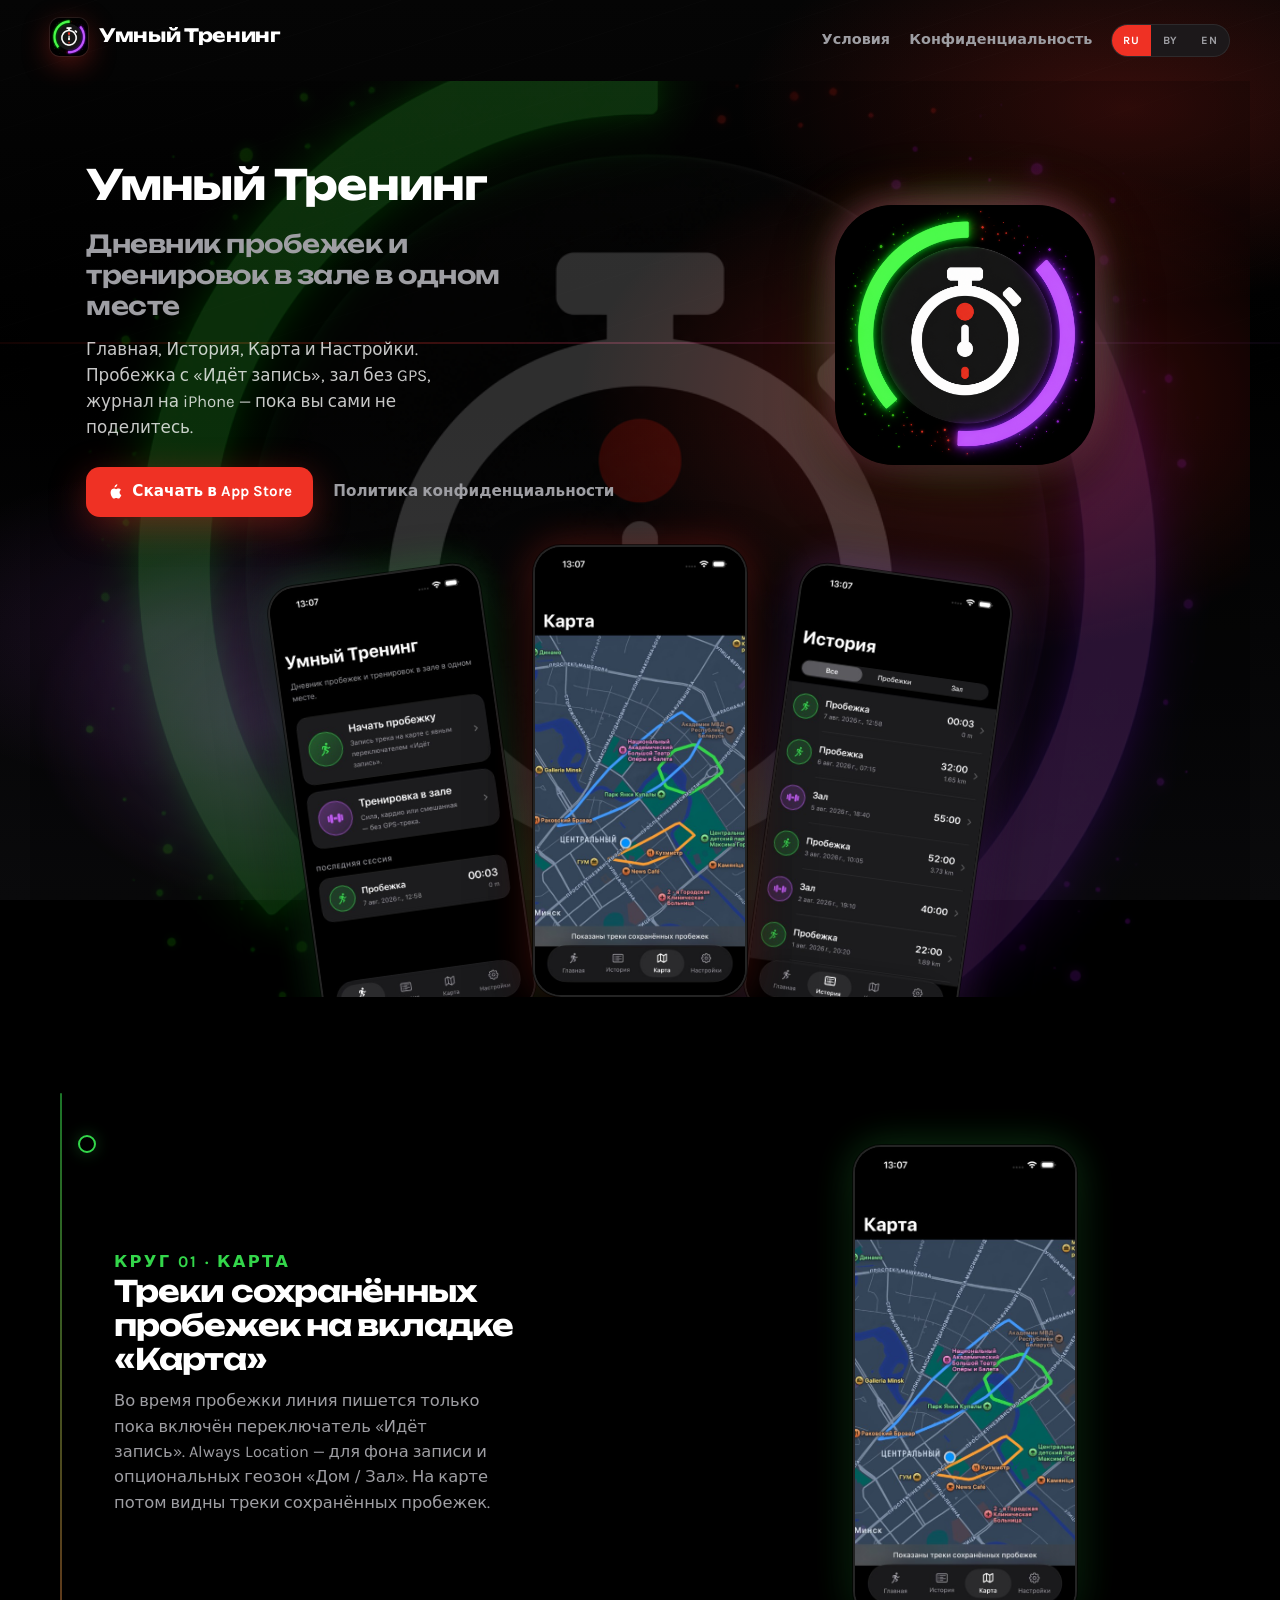
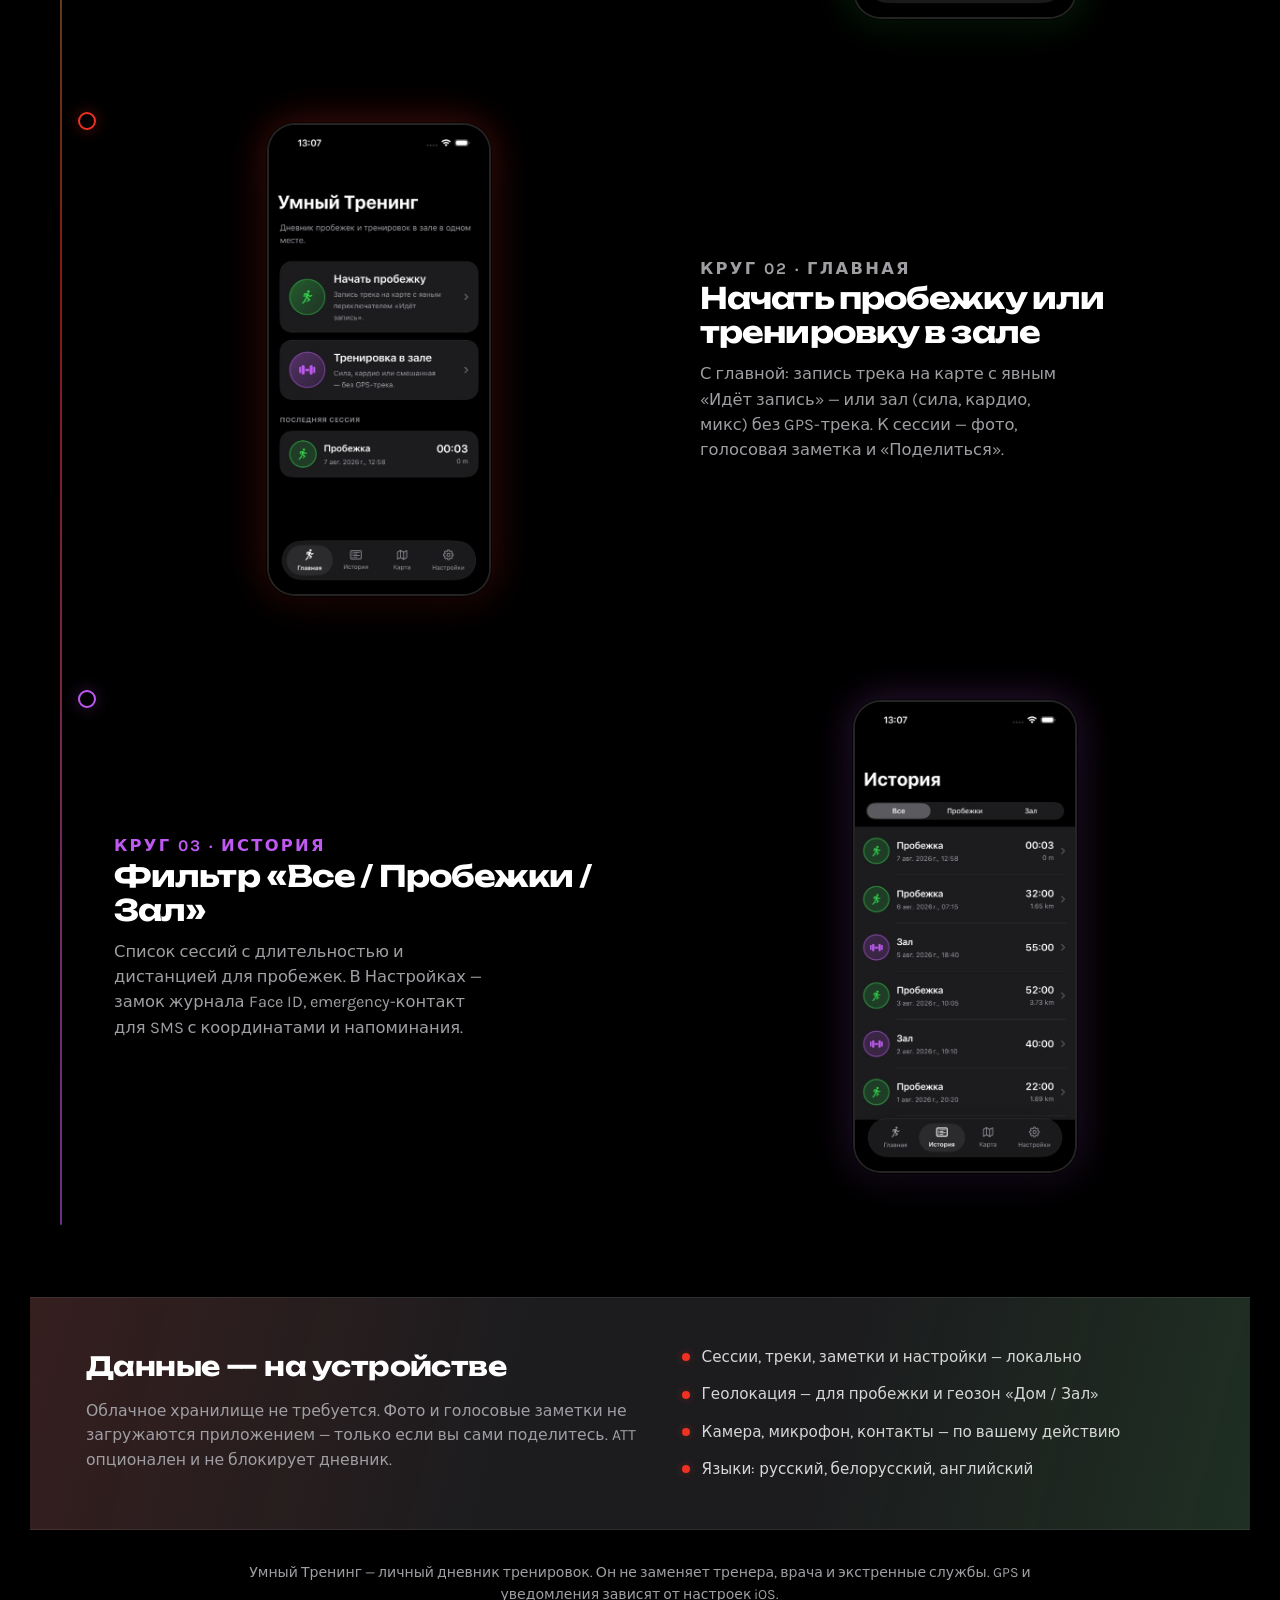
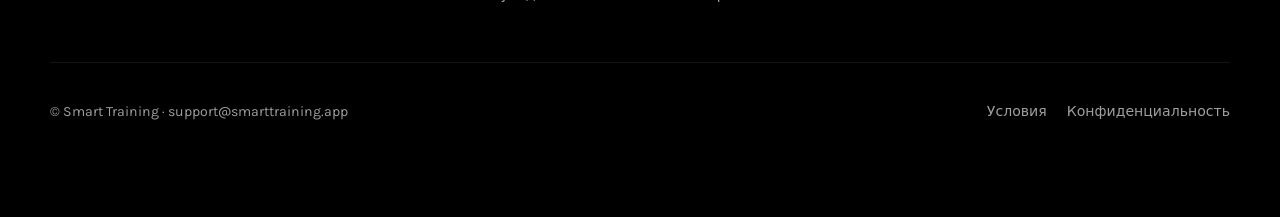
==== index.html @ 3c3c5d9e "Publish Smart Training privacy site with live app screenshots. Align home copy with current Home/Map" ====
<!DOCTYPE html>
<html
  lang="ru"
  data-title-ru="Умный Тренинг — дневник пробежек и тренировок в зале"
  data-title-be="Разумны Трэнінг — дзённік прабежак і трэніровак у зале"
  data-title-en="Smart Training — outdoor runs and gym sessions in one journal"
  data-desc-ru="Умный Тренинг: дневник пробежек и тренировок в зале в одном месте. Трек с переключателем «Идёт запись», карта сохранённых пробежек, история, фото и голосовые — на iPhone."
  data-desc-be="Разумны Трэнінг: дзённік прабежак і трэніровак у зале ў адным месцы. Трэк з «Ідзе запіс», мапа захаваных прабежак, гісторыя, фота і галасавыя — на iPhone."
  data-desc-en="Smart Training: log outdoor runs and gym sessions in one journal. Recording toggle for tracks, map of saved runs, history, photos and voice notes — on your iPhone."
>
  <head>
    <meta charset="utf-8" />
    <meta name="viewport" content="width=device-width, initial-scale=1" />
    <title>Умный Тренинг — дневник пробежек и тренировок в зале</title>
    <meta
      name="description"
      content="Умный Тренинг: дневник пробежек и тренировок в зале в одном месте. Трек с переключателем «Идёт запись», карта сохранённых пробежек, история, фото и голосовые — на iPhone."
    />
    <meta name="theme-color" content="#000000" />
    <link rel="icon" type="image/png" href="assets/app-icon.png" />
    <link rel="apple-touch-icon" href="assets/app-icon.png" />
    <link rel="stylesheet" href="index.css" />
    <script src="lang.js" defer></script>
  </head>
  <body class="page-home">
    <div class="track-bg" aria-hidden="true"></div>

    <div class="shell">
      <header class="nav">
        <div class="logo">
          <a href="index.html">
            <img src="assets/app-icon.png" width="38" height="38" alt="" />
            <span class="lang-ru">Умный Тренинг</span>
            <span class="lang-be" hidden>Разумны Трэнінг</span>
            <span class="lang-en" hidden>Smart Training</span>
          </a>
        </div>
        <div class="nav-end">
          <nav
            class="nav-links"
            data-aria-ru="Юридическая информация"
            data-aria-be="Юрыдычная інфармацыя"
            data-aria-en="Legal information"
            aria-label="Юридическая информация"
          >
            <a href="terms.html"
              ><span class="lang-ru">Условия</span><span class="lang-be" hidden>Умовы</span
              ><span class="lang-en" hidden>Terms</span></a
            >
            <a href="privacy.html"
              ><span class="lang-ru">Конфиденциальность</span
              ><span class="lang-be" hidden>Канфідэнцыяльнасць</span
              ><span class="lang-en" hidden>Privacy</span></a
            >
          </nav>
          <div class="lang-switch" role="group" aria-label="Language">
            <button type="button" data-st-lang-btn="ru" aria-pressed="true">RU</button>
            <button type="button" data-st-lang-btn="be" aria-pressed="false">BY</button>
            <button type="button" data-st-lang-btn="en" aria-pressed="false">EN</button>
          </div>
        </div>
      </header>

      <main>
        <!-- RU -->
        <div class="lang-ru">
          <section class="hero">
            <div class="hero-stage" aria-hidden="true">
              <img src="assets/app-icon.png" alt="" />
            </div>
            <div class="hero-copy">
              <p class="hero-brand">Умный Тренинг</p>
              <h1>Дневник пробежек и тренировок в зале в одном месте</h1>
              <p class="hero-lead">
                Главная, История, Карта и Настройки. Пробежка с «Идёт запись», зал без GPS, журнал
                на iPhone — пока вы сами не поделитесь.
              </p>
              <div class="hero-cta">
                <a class="btn-primary" href="https://apps.apple.com/" rel="noopener"
                  ><svg viewBox="0 0 24 24" aria-hidden="true">
                    <path
                      d="M18.71 19.5c-.83 1.24-1.71 2.45-3.05 2.47-1.34.03-1.77-.79-3.29-.79-1.53 0-2 .77-3.27.82-1.31.05-2.3-1.32-3.14-2.53C4.25 17 2.94 12.45 4.7 9.39c.87-1.52 2.43-2.48 4.12-2.51 1.28-.02 2.5.87 3.29.87.78 0 2.26-1.07 3.81-.91.65.03 2.47.26 3.64 1.98-.09.06-2.17 1.28-2.15 3.81.03 3.02 2.65 4.03 2.68 4.04-.03.07-.42 1.44-1.38 2.83M13 3.5c.73-.83 1.22-1.98 1.08-3.13-1.05.05-2.31.7-3.06 1.58-.66.77-1.24 2.02-1.08 3.21 1.14.09 2.31-.65 3.06-1.66z"
                    /></svg
                  >Скачать в App Store</a
                >
                <a class="btn-ghost" href="privacy.html">Политика конфиденциальности</a>
              </div>
            </div>
            <div class="hero-visual">
              <div class="hero-glow" aria-hidden="true"></div>
              <img
                class="hero-app-icon"
                src="assets/app-icon.png"
                width="512"
                height="512"
                alt="Иконка приложения «Умный Тренинг»"
              />
            </div>
            <div class="phone-rail">
              <div class="phone phone--shot">
                <img
                  src="assets/shot-home.png"
                  width="390"
                  height="844"
                  alt="Главная: начать пробежку или тренировку в зале"
                />
              </div>
              <div class="phone phone--shot">
                <img
                  src="assets/shot-map.png"
                  width="390"
                  height="844"
                  alt="Карта: треки сохранённых пробежек"
                />
              </div>
              <div class="phone phone--shot">
                <img
                  src="assets/shot-history.png"
                  width="390"
                  height="844"
                  alt="История: фильтр Все, Пробежки, Зал"
                />
              </div>
            </div>
          </section>

          <section class="laps">
            <article class="lap">
              <span class="lap-node" aria-hidden="true"></span>
              <div class="lap-copy">
                <p class="lap-kicker">Круг 01 · Карта</p>
                <h2>Треки сохранённых пробежек на вкладке «Карта»</h2>
                <p>
                  Во время пробежки линия пишется только пока включён переключатель «Идёт запись».
                  Always Location — для фона записи и опциональных геозон «Дом / Зал». На карте
                  потом видны треки сохранённых пробежек.
                </p>
              </div>
              <div class="lap-visual">
                <div class="phone phone--shot">
                  <img
                    src="assets/shot-map.png"
                    width="390"
                    height="844"
                    alt="Карта: треки сохранённых пробежек"
                  />
                </div>
              </div>
            </article>

            <article class="lap">
              <span class="lap-node" aria-hidden="true"></span>
              <div class="lap-copy">
                <p class="lap-kicker">Круг 02 · Главная</p>
                <h2>Начать пробежку или тренировку в зале</h2>
                <p>
                  С главной: запись трека на карте с явным «Идёт запись» — или зал (сила, кардио,
                  микс) без GPS-трека. К сессии — фото, голосовая заметка и «Поделиться».
                </p>
              </div>
              <div class="lap-visual">
                <div class="phone phone--shot">
                  <img
                    src="assets/shot-home.png"
                    width="390"
                    height="844"
                    alt="Главная: начать пробежку или тренировку в зале"
                  />
                </div>
              </div>
            </article>

            <article class="lap">
              <span class="lap-node" aria-hidden="true"></span>
              <div class="lap-copy">
                <p class="lap-kicker">Круг 03 · История</p>
                <h2>Фильтр «Все / Пробежки / Зал»</h2>
                <p>
                  Список сессий с длительностью и дистанцией для пробежек. В Настройках —
                  замок журнала Face&nbsp;ID, emergency-контакт для SMS с координатами и
                  напоминания.
                </p>
              </div>
              <div class="lap-visual">
                <div class="phone phone--shot">
                  <img
                    src="assets/shot-history.png"
                    width="390"
                    height="844"
                    alt="История: фильтр Все, Пробежки, Зал"
                  />
                </div>
              </div>
            </article>
          </section>

          <section class="data-band">
            <div class="data-band-inner">
              <div>
                <h2>Данные — на устройстве</h2>
                <p>
                  Облачное хранилище не требуется. Фото и голосовые заметки не загружаются
                  приложением — только если вы сами поделитесь. ATT опционален и не блокирует
                  дневник.
                </p>
              </div>
              <ul class="data-list">
                <li>Сессии, треки, заметки и настройки — локально</li>
                <li>Геолокация — для пробежки и геозон «Дом / Зал»</li>
                <li>Камера, микрофон, контакты — по вашему действию</li>
                <li>Языки: русский, белорусский, английский</li>
              </ul>
            </div>
          </section>

          <p class="disclaimer">
            Умный Тренинг — личный дневник тренировок. Он не заменяет тренера, врача и экстренные
            службы. GPS и уведомления зависят от настроек iOS.
          </p>
        </div>

        <!-- BE -->
        <div class="lang-be" hidden>
          <section class="hero">
            <div class="hero-stage" aria-hidden="true">
              <img src="assets/app-icon.png" alt="" />
            </div>
            <div class="hero-copy">
              <p class="hero-brand">Разумны Трэнінг</p>
              <h1>Дзённік прабежак і трэніровак у зале ў адным месцы</h1>
              <p class="hero-lead">
                Галоўная, Гісторыя, Карта і Налады. Прабежка з «Ідзе запіс», зала без GPS, часопіс
                на iPhone — пакуль вы самі не падзеліцеся.
              </p>
              <div class="hero-cta">
                <a class="btn-primary" href="https://apps.apple.com/" rel="noopener"
                  ><svg viewBox="0 0 24 24" aria-hidden="true">
                    <path
                      d="M18.71 19.5c-.83 1.24-1.71 2.45-3.05 2.47-1.34.03-1.77-.79-3.29-.79-1.53 0-2 .77-3.27.82-1.31.05-2.3-1.32-3.14-2.53C4.25 17 2.94 12.45 4.7 9.39c.87-1.52 2.43-2.48 4.12-2.51 1.28-.02 2.5.87 3.29.87.78 0 2.26-1.07 3.81-.91.65.03 2.47.26 3.64 1.98-.09.06-2.17 1.28-2.15 3.81.03 3.02 2.65 4.03 2.68 4.04-.03.07-.42 1.44-1.38 2.83M13 3.5c.73-.83 1.22-1.98 1.08-3.13-1.05.05-2.31.7-3.06 1.58-.66.77-1.24 2.02-1.08 3.21 1.14.09 2.31-.65 3.06-1.66z"
                    /></svg
                  >Спампаваць у App Store</a
                >
                <a class="btn-ghost" href="privacy.html">Палітыка канфідэнцыйнасці</a>
              </div>
            </div>
            <div class="hero-visual">
              <div class="hero-glow" aria-hidden="true"></div>
              <img
                class="hero-app-icon"
                src="assets/app-icon.png"
                width="512"
                height="512"
                alt="Іконка праграмы «Разумны Трэнінг»"
              />
            </div>
            <div class="phone-rail">
              <div class="phone phone--shot">
                <img
                  src="assets/shot-home.png"
                  width="390"
                  height="844"
                  alt="Галоўная: пачаць прабежку або трэніроўку ў зале"
                />
              </div>
              <div class="phone phone--shot">
                <img
                  src="assets/shot-map.png"
                  width="390"
                  height="844"
                  alt="Карта: трэкі захаваных прабежак"
                />
              </div>
              <div class="phone phone--shot">
                <img
                  src="assets/shot-history.png"
                  width="390"
                  height="844"
                  alt="Гісторыя: фільтр Усе, Прабежкі, Зала"
                />
              </div>
            </div>
          </section>

          <section class="laps">
            <article class="lap">
              <span class="lap-node" aria-hidden="true"></span>
              <div class="lap-copy">
                <p class="lap-kicker">Круг 01 · Карта</p>
                <h2>Трэкі захаваных прабежак на ўкладцы «Карта»</h2>
                <p>
                  Падчас прабежкі лінія пішацца толькі пакуль уключаны «Ідзе запіс». Always
                  Location — для фону запісу і апцыянальных геазон «Дом / Зала». На мапе потым
                  бачныя трэкі захаваных прабежак.
                </p>
              </div>
              <div class="lap-visual">
                <div class="phone phone--shot">
                  <img
                    src="assets/shot-map.png"
                    width="390"
                    height="844"
                    alt="Карта: трэкі захаваных прабежак"
                  />
                </div>
              </div>
            </article>

            <article class="lap">
              <span class="lap-node" aria-hidden="true"></span>
              <div class="lap-copy">
                <p class="lap-kicker">Круг 02 · Галоўная</p>
                <h2>Пачаць прабежку або трэніроўку ў зале</h2>
                <p>
                  З галоўнай: запіс трэка з відавочным «Ідзе запіс» — або зала (сіла, кардыё, мікс)
                  без GPS-трэка. Да сесіі — фота, галасавая нататка і «Падзяліцца».
                </p>
              </div>
              <div class="lap-visual">
                <div class="phone phone--shot">
                  <img
                    src="assets/shot-home.png"
                    width="390"
                    height="844"
                    alt="Галоўная: пачаць прабежку або трэніроўку ў зале"
                  />
                </div>
              </div>
            </article>

            <article class="lap">
              <span class="lap-node" aria-hidden="true"></span>
              <div class="lap-copy">
                <p class="lap-kicker">Круг 03 · Гісторыя</p>
                <h2>Фільтр «Усе / Прабежкі / Зала»</h2>
                <p>
                  Спіс сесій з працягласцю і дыстанцыяй для прабежак. У Наладах — замак часопіса
                  Face&nbsp;ID, экстраны кантакт для SMS з каардынатамі і напаміны.
                </p>
              </div>
              <div class="lap-visual">
                <div class="phone phone--shot">
                  <img
                    src="assets/shot-history.png"
                    width="390"
                    height="844"
                    alt="Гісторыя: фільтр Усе, Прабежкі, Зала"
                  />
                </div>
              </div>
            </article>
          </section>

          <section class="data-band">
            <div class="data-band-inner">
              <div>
                <h2>Даныя — на прыладзе</h2>
                <p>
                  Воблачнае сховішча не патрэбна. Фота і галасавыя нататкі не загружаюцца праграмай
                  — толькі калі вы самі падзеліцеся. ATT апцыянальны.
                </p>
              </div>
              <ul class="data-list">
                <li>Сесіі, трэкі, нататкі і налады — лакальна</li>
                <li>Геалакацыя — для прабежкі і геазон «Дом / Зала»</li>
                <li>Камера, мікрафон, кантакты — па вашым дзеянні</li>
                <li>Мовы: беларуская, руская, англійская</li>
              </ul>
            </div>
          </section>

          <p class="disclaimer">
            Разумны Трэнінг — асабісты дзённік трэніровак. Ён не замяняе трэнера, лекара і
            экстраныя службы.
          </p>
        </div>

        <!-- EN -->
        <div class="lang-en" hidden>
          <section class="hero">
            <div class="hero-stage" aria-hidden="true">
              <img src="assets/app-icon.png" alt="" />
            </div>
            <div class="hero-copy">
              <p class="hero-brand">Smart Training</p>
              <h1>Log outdoor runs and gym sessions in one journal</h1>
              <p class="hero-lead">
                Train, History, Map, and Settings. A Recording toggle for runs, gym without GPS, and
                a journal that stays on your iPhone until you share.
              </p>
              <div class="hero-cta">
                <a class="btn-primary" href="https://apps.apple.com/" rel="noopener"
                  ><svg viewBox="0 0 24 24" aria-hidden="true">
                    <path
                      d="M18.71 19.5c-.83 1.24-1.71 2.45-3.05 2.47-1.34.03-1.77-.79-3.29-.79-1.53 0-2 .77-3.27.82-1.31.05-2.3-1.32-3.14-2.53C4.25 17 2.94 12.45 4.7 9.39c.87-1.52 2.43-2.48 4.12-2.51 1.28-.02 2.5.87 3.29.87.78 0 2.26-1.07 3.81-.91.65.03 2.47.26 3.64 1.98-.09.06-2.17 1.28-2.15 3.81.03 3.02 2.65 4.03 2.68 4.04-.03.07-.42 1.44-1.38 2.83M13 3.5c.73-.83 1.22-1.98 1.08-3.13-1.05.05-2.31.7-3.06 1.58-.66.77-1.24 2.02-1.08 3.21 1.14.09 2.31-.65 3.06-1.66z"
                    /></svg
                  >Get it on the App Store</a
                >
                <a class="btn-ghost" href="privacy.html">Privacy Policy</a>
              </div>
            </div>
            <div class="hero-visual">
              <div class="hero-glow" aria-hidden="true"></div>
              <img
                class="hero-app-icon"
                src="assets/app-icon.png"
                width="512"
                height="512"
                alt="Smart Training app icon"
              />
            </div>
            <div class="phone-rail">
              <div class="phone phone--shot">
                <img
                  src="assets/shot-home.png"
                  width="390"
                  height="844"
                  alt="Home: start a run or gym session"
                />
              </div>
              <div class="phone phone--shot">
                <img
                  src="assets/shot-map.png"
                  width="390"
                  height="844"
                  alt="Map: tracks from saved runs"
                />
              </div>
              <div class="phone phone--shot">
                <img
                  src="assets/shot-history.png"
                  width="390"
                  height="844"
                  alt="History: All, Runs, Gym filter"
                />
              </div>
            </div>
          </section>

          <section class="laps">
            <article class="lap">
              <span class="lap-node" aria-hidden="true"></span>
              <div class="lap-copy">
                <p class="lap-kicker">Lap 01 · Map</p>
                <h2>Saved run tracks on the Map tab</h2>
                <p>
                  During a run the line is written only while Recording is on. Always Location
                  covers background tracking and optional Home / Gym geofences. The Map tab then
                  shows tracks from your saved runs.
                </p>
              </div>
              <div class="lap-visual">
                <div class="phone phone--shot">
                  <img
                    src="assets/shot-map.png"
                    width="390"
                    height="844"
                    alt="Map: tracks from saved runs"
                  />
                </div>
              </div>
            </article>

            <article class="lap">
              <span class="lap-node" aria-hidden="true"></span>
              <div class="lap-copy">
                <p class="lap-kicker">Lap 02 · Train</p>
                <h2>Start a run or a gym session</h2>
                <p>
                  From Home: record a map track with an explicit Recording toggle — or a gym
                  session (strength, cardio, mixed) with no GPS track. Attach a photo, a local
                  voice note, and Share when you choose.
                </p>
              </div>
              <div class="lap-visual">
                <div class="phone phone--shot">
                  <img
                    src="assets/shot-home.png"
                    width="390"
                    height="844"
                    alt="Home: start a run or gym session"
                  />
                </div>
              </div>
            </article>

            <article class="lap">
              <span class="lap-node" aria-hidden="true"></span>
              <div class="lap-copy">
                <p class="lap-kicker">Lap 03 · History</p>
                <h2>Filter All / Runs / Gym</h2>
                <p>
                  A session list with duration and run distance. In Settings: Face&nbsp;ID journal
                  lock, an emergency contact for SMS coordinates, and reminders.
                </p>
              </div>
              <div class="lap-visual">
                <div class="phone phone--shot">
                  <img
                    src="assets/shot-history.png"
                    width="390"
                    height="844"
                    alt="History: All, Runs, Gym filter"
                  />
                </div>
              </div>
            </article>
          </section>

          <section class="data-band">
            <div class="data-band-inner">
              <div>
                <h2>Data stays on device</h2>
                <p>
                  No cloud storage required. Photos and voice notes are not uploaded by the app
                  unless you share them. ATT is optional and never blocks the journal.
                </p>
              </div>
              <ul class="data-list">
                <li>Sessions, tracks, notes, and settings — local</li>
                <li>Location — for runs and Home / Gym geofences</li>
                <li>Camera, mic, contacts — on your action</li>
                <li>Languages: English, Russian, Belarusian</li>
              </ul>
            </div>
          </section>

          <p class="disclaimer">
            Smart Training is a personal workout journal. It does not replace a coach, a doctor, or
            emergency services. GPS and notifications depend on iOS settings.
          </p>
        </div>
      </main>

      <footer class="footer">
        <p class="lang-ru">
          © Smart Training ·
          <a href="mailto:support@smarttraining.app">support@smarttraining.app</a>
        </p>
        <p class="lang-be" hidden>
          © Smart Training ·
          <a href="mailto:support@smarttraining.app">support@smarttraining.app</a>
        </p>
        <p class="lang-en" hidden>
          © Smart Training ·
          <a href="mailto:support@smarttraining.app">support@smarttraining.app</a>
        </p>
        <nav
          data-aria-ru="Нижняя навигация"
          data-aria-be="Ніжняя навігацыя"
          data-aria-en="Footer navigation"
          aria-label="Нижняя навигация"
        >
          <a href="terms.html"
            ><span class="lang-ru">Условия</span><span class="lang-be" hidden>Умовы</span
            ><span class="lang-en" hidden>Terms</span></a
          >
          <a href="privacy.html"
            ><span class="lang-ru">Конфиденциальность</span
            ><span class="lang-be" hidden>Канфідэнцыяльнасць</span
            ><span class="lang-en" hidden>Privacy</span></a
          >
        </nav>
      </footer>
    </div>
  </body>
</html>
---- index.css ----
/* Smart Training — dark fitness journal (aligned with AppTheme, unique layout) */

@import url("https://fonts.googleapis.com/css2?family=Karla:wght@400;500;600;700&family=Unbounded:wght@500;600;700;800&display=swap");

.page-home {
  --bg: #000000;
  --surface: #1c1c1e;
  --surface-2: #2b2b2e;
  --ink: #ffffff;
  --muted: #9e9ea3;
  --accent: #ef3124;
  --run: #33d64a;
  --gym: #bf59f2;
  --line: rgba(255, 255, 255, 0.08);
  --glow-red: rgba(239, 49, 36, 0.35);
  --glow-run: rgba(51, 214, 74, 0.28);
  --glow-gym: rgba(191, 89, 242, 0.28);
  --display: "Unbounded", "Avenir Next", sans-serif;
  --sans: "Karla", "Segoe UI", system-ui, sans-serif;
  margin: 0;
  min-height: 100vh;
  font-family: var(--sans);
  color: var(--ink);
  background: var(--bg);
  line-height: 1.55;
  overflow-x: hidden;
}

.page-home a {
  color: var(--run);
  text-decoration-thickness: 1px;
  text-underline-offset: 3px;
}

.page-home a:hover {
  color: #7aef8a;
}

.page-home a.btn-primary,
.page-home a.btn-primary:hover {
  color: #fff;
  text-decoration: none;
}

[hidden] {
  display: none !important;
}

/* Atmosphere — motion trails, not flat black */
.track-bg {
  position: fixed;
  inset: 0;
  z-index: 0;
  pointer-events: none;
  background:
    radial-gradient(ellipse 55% 40% at 88% 12%, rgba(239, 49, 36, 0.22) 0%, transparent 55%),
    radial-gradient(ellipse 40% 35% at 12% 70%, rgba(191, 89, 242, 0.14) 0%, transparent 50%),
    radial-gradient(ellipse 50% 30% at 50% 100%, rgba(51, 214, 74, 0.08) 0%, transparent 45%),
    linear-gradient(180deg, #050505 0%, #000 40%, #0a0a0c 100%);
}

.track-bg::before {
  content: "";
  position: absolute;
  inset: 0;
  background-image: repeating-linear-gradient(
    -18deg,
    transparent 0,
    transparent 46px,
    rgba(255, 255, 255, 0.015) 46px,
    rgba(255, 255, 255, 0.015) 47px
  );
  mask-image: linear-gradient(180deg, rgba(0, 0, 0, 0.7), transparent 85%);
}

.track-bg::after {
  content: "";
  position: absolute;
  width: 120%;
  height: 2px;
  top: 38%;
  left: -10%;
  background: linear-gradient(
    90deg,
    transparent,
    rgba(239, 49, 36, 0.55),
    rgba(191, 89, 242, 0.4),
    transparent
  );
  filter: blur(0.5px);
  animation: trail-slide 14s ease-in-out infinite;
  opacity: 0.55;
}

@keyframes trail-slide {
  0%,
  100% {
    transform: translateX(-4%) rotate(-12deg);
    opacity: 0.35;
  }
  50% {
    transform: translateX(6%) rotate(-10deg);
    opacity: 0.7;
  }
}

.shell {
  position: relative;
  z-index: 1;
  max-width: 1180px;
  margin: 0 auto;
  padding: 0 1.25rem 5rem;
}

/* Nav */
.nav {
  display: flex;
  align-items: center;
  justify-content: space-between;
  gap: 1rem;
  padding: 1.1rem 0;
  flex-wrap: wrap;
}

.logo a {
  display: inline-flex;
  align-items: center;
  gap: 0.7rem;
  text-decoration: none;
  color: var(--ink);
  font-family: var(--display);
  font-weight: 700;
  font-size: clamp(0.95rem, 2.4vw, 1.15rem);
  letter-spacing: -0.02em;
}

.logo img {
  width: 38px;
  height: 38px;
  border-radius: 10px;
  box-shadow: 0 0 0 1px var(--line), 0 8px 28px var(--glow-red);
}

.nav-end {
  display: flex;
  align-items: center;
  gap: 1.15rem;
  flex-wrap: wrap;
}

.nav-links {
  display: flex;
  gap: 1.2rem;
  font-size: 0.9rem;
  font-weight: 600;
}

.nav-links a {
  text-decoration: none;
  color: var(--muted);
}

.nav-links a:hover {
  color: var(--ink);
}

.lang-switch {
  display: inline-flex;
  background: rgba(28, 28, 30, 0.85);
  border: 1px solid var(--line);
  border-radius: 999px;
  overflow: hidden;
  backdrop-filter: blur(12px);
}

.lang-switch button {
  border: none;
  background: transparent;
  padding: 0.42rem 0.72rem;
  font: inherit;
  font-size: 0.7rem;
  font-weight: 700;
  letter-spacing: 0.06em;
  cursor: pointer;
  color: var(--muted);
}

.lang-switch button.lang-btn-active {
  background: var(--accent);
  color: #fff;
}

/* —— Hero: brand + glowing icon (mushroomer concept) + real shots —— */
.hero {
  position: relative;
  min-height: min(92vh, 900px);
  margin: 0 -1.25rem;
  padding: clamp(2rem, 6vw, 4.5rem) clamp(1.25rem, 5vw, 3.5rem) 0;
  display: grid;
  align-content: end;
  align-items: end;
  gap: 1.25rem 2rem;
  overflow: hidden;
  isolation: isolate;
}

@media (min-width: 860px) {
  .hero {
    grid-template-columns: 1.15fr 0.85fr;
    align-items: center;
    align-content: center;
  }

  .phone-rail {
    grid-column: 1 / -1;
  }
}

.hero-stage {
  position: absolute;
  inset: 0;
  z-index: 0;
  pointer-events: none;
  background:
    radial-gradient(ellipse 60% 50% at 78% 35%, var(--glow-red) 0%, transparent 55%),
    radial-gradient(ellipse 40% 40% at 20% 70%, var(--glow-gym) 0%, transparent 50%),
    radial-gradient(ellipse 45% 35% at 55% 90%, var(--glow-run) 0%, transparent 50%);
}

.hero-stage img {
  position: absolute;
  inset: 0;
  width: 100%;
  height: 100%;
  object-fit: cover;
  object-position: 70% 40%;
  opacity: 0.18;
  filter: saturate(1.1) contrast(1.05);
  animation: icon-breathe 9s ease-in-out infinite;
}

@keyframes icon-breathe {
  0%,
  100% {
    transform: scale(1.04);
  }
  50% {
    transform: scale(1.1);
  }
}

.hero-mark {
  display: none;
}

@keyframes rise {
  from {
    opacity: 0;
    transform: translateY(28px);
  }
  to {
    opacity: 1;
    transform: translateY(0);
  }
}

.hero-copy {
  position: relative;
  z-index: 2;
  max-width: 34rem;
  min-width: 0;
  animation: rise 0.9s 0.1s cubic-bezier(0.22, 1, 0.36, 1) both;
}

.hero-visual {
  position: relative;
  z-index: 2;
  display: flex;
  justify-content: center;
  align-items: center;
  min-height: 200px;
  animation: rise 1.05s 0.18s cubic-bezier(0.22, 1, 0.36, 1) both;
}

.hero-glow {
  position: absolute;
  width: min(320px, 70vw);
  height: min(320px, 70vw);
  border-radius: 50%;
  background: radial-gradient(
    circle,
    rgba(239, 49, 36, 0.55) 0%,
    rgba(191, 89, 242, 0.28) 35%,
    rgba(51, 214, 74, 0.18) 55%,
    transparent 72%
  );
  filter: blur(10px);
  opacity: 0.9;
  animation: glow-pulse 5.5s ease-in-out infinite;
}

@keyframes glow-pulse {
  0%,
  100% {
    opacity: 0.65;
    transform: scale(0.96);
  }
  50% {
    opacity: 1;
    transform: scale(1.05);
  }
}

.hero-app-icon {
  position: relative;
  z-index: 1;
  width: min(260px, 58vw);
  height: auto;
  aspect-ratio: 1;
  border-radius: 22.5%;
  box-shadow:
    0 24px 60px rgba(0, 0, 0, 0.55),
    0 0 40px var(--glow-red),
    0 0 28px var(--glow-gym),
    0 0 64px rgba(51, 214, 74, 0.22);
}

@media (max-width: 859px) {
  .hero {
    align-content: start;
    min-height: auto;
    padding-top: 1.75rem;
  }

  .hero-stage img {
    opacity: 0.12;
    object-position: center 30%;
  }

  .hero-copy {
    order: 0;
  }

  .hero-visual {
    order: 1;
    min-height: 150px;
  }

  .hero-app-icon {
    width: min(188px, 46vw);
  }

  .phone-rail {
    order: 2;
  }
}

.hero-brand {
  margin: 0 0 0.65rem;
  font-family: var(--display);
  font-weight: 700;
  font-size: clamp(1.85rem, 5vw, 2.6rem);
  letter-spacing: -0.03em;
  color: var(--ink);
}

.hero h1 {
  margin: 0 0 1rem;
  font-family: var(--display);
  font-weight: 600;
  font-size: clamp(1.15rem, 2.8vw, 1.55rem);
  letter-spacing: -0.02em;
  line-height: 1.25;
  color: var(--muted);
  max-width: 22ch;
}

.hero-lead {
  margin: 0 0 1.6rem;
  font-size: 1.05rem;
  color: rgba(255, 255, 255, 0.78);
  max-width: 36ch;
}

.hero-cta {
  display: flex;
  flex-wrap: wrap;
  gap: 0.85rem 1.25rem;
  align-items: center;
}

.btn-primary {
  display: inline-flex;
  align-items: center;
  justify-content: center;
  gap: 0.55rem;
  padding: 0.85rem 1.35rem;
  border-radius: 14px;
  background: var(--accent);
  font-weight: 700;
  font-size: 0.95rem;
  box-shadow: 0 10px 36px var(--glow-red);
  transition: transform 0.2s ease, box-shadow 0.2s ease;
}

.btn-primary svg {
  width: 1.05em;
  height: 1.05em;
  flex-shrink: 0;
  fill: currentColor;
}

.btn-primary:hover {
  transform: translateY(-2px);
  box-shadow: 0 14px 40px var(--glow-red);
}

.btn-ghost {
  color: var(--muted) !important;
  text-decoration: none !important;
  font-weight: 600;
  font-size: 0.95rem;
}

.btn-ghost:hover {
  color: var(--ink) !important;
}

/* Phone gallery — real simulator shots */
.phone-rail {
  position: relative;
  z-index: 2;
  display: flex;
  justify-content: center;
  align-items: flex-end;
  gap: clamp(0.75rem, 2.5vw, 1.75rem);
  margin-top: 0.5rem;
  padding-bottom: 0;
  min-height: clamp(280px, 42vh, 440px);
  animation: rail-in 1s 0.25s cubic-bezier(0.22, 1, 0.36, 1) both;
}

@keyframes rail-in {
  from {
    opacity: 0;
    transform: translateY(48px);
  }
  to {
    opacity: 1;
    transform: translateY(0);
  }
}

.phone {
  --w: clamp(148px, 22vw, 210px);
  width: var(--w);
  aspect-ratio: 9 / 19.2;
  border-radius: 28px;
  background: #0a0a0b;
  border: 2px solid rgba(255, 255, 255, 0.14);
  box-shadow:
    0 0 0 1px rgba(0, 0, 0, 0.6),
    0 28px 60px rgba(0, 0, 0, 0.65),
    0 0 40px var(--phone-glow, transparent);
  overflow: hidden;
  position: relative;
  flex-shrink: 0;
  transition: transform 0.35s ease;
}

.phone--shot {
  padding: 0;
  background: #000;
}

.phone--shot > img {
  display: block;
  width: 100%;
  height: 100%;
  object-fit: cover;
  object-position: top center;
}

.lap-visual .phone--shot {
  --w: clamp(180px, 42vw, 240px);
}

.phone:nth-child(1) {
  --phone-glow: var(--glow-run);
  transform: rotate(-8deg) translateY(28px);
}

.phone:nth-child(2) {
  --phone-glow: var(--glow-red);
  transform: rotate(0deg) translateY(0);
  z-index: 2;
}

.phone:nth-child(3) {
  --phone-glow: var(--glow-gym);
  transform: rotate(8deg) translateY(28px);
}

@media (hover: hover) {
  .phone:hover {
    transform: rotate(0deg) translateY(-8px) scale(1.03);
    z-index: 3;
  }
}

.phone-notch {
  position: absolute;
  top: 8px;
  left: 50%;
  transform: translateX(-50%);
  width: 38%;
  height: 10px;
  background: #000;
  border-radius: 10px;
  z-index: 5;
}

.phone-screen {
  height: 100%;
  padding: 28px 12px 14px;
  display: flex;
  flex-direction: column;
  gap: 10px;
  background: #000;
  font-size: 9px;
}

.phone-title {
  font-family: var(--display);
  font-size: 11px;
  font-weight: 700;
  letter-spacing: -0.02em;
}

.phone-sub {
  color: var(--muted);
  font-size: 8px;
  margin-top: -6px;
}

.phone-row {
  display: flex;
  align-items: center;
  gap: 8px;
  padding: 10px;
  border-radius: 14px;
  background: var(--surface);
  border: 1px solid var(--line);
}

.phone-icon {
  width: 28px;
  height: 28px;
  border-radius: 50%;
  display: grid;
  place-items: center;
  flex-shrink: 0;
  position: relative;
}

.phone-icon.run {
  background: rgba(51, 214, 74, 0.18);
  box-shadow: inset 0 0 0 1px rgba(51, 214, 74, 0.45);
}

.phone-icon.gym {
  background: rgba(191, 89, 242, 0.18);
  box-shadow: inset 0 0 0 1px rgba(191, 89, 242, 0.45);
}

.phone-icon.run::after {
  content: "";
  width: 10px;
  height: 10px;
  border-left: 2px solid var(--run);
  border-bottom: 2px solid var(--run);
  transform: rotate(-45deg) translate(1px, -1px);
}

.phone-icon.gym::after {
  content: "";
  width: 14px;
  height: 4px;
  border-radius: 2px;
  background: var(--gym);
  box-shadow: -5px 0 0 -1px var(--gym), 5px 0 0 -1px var(--gym);
}

.phone-row strong {
  display: block;
  font-size: 9.5px;
  font-weight: 700;
}

.phone-row span {
  color: var(--muted);
  font-size: 7.5px;
}

.phone-map {
  flex: 1;
  border-radius: 12px;
  position: relative;
  overflow: hidden;
  min-height: 110px;
  background: #1c2834;
}

/* Street grid — city blocks + arterials so it reads as a map */
.phone-map-streets {
  position: absolute;
  inset: 0;
  background-color: #1a2733;
  background-image:
    /* minor streets */
    linear-gradient(90deg, transparent 0 15px, rgba(92, 112, 130, 0.55) 15px 16px, transparent 16px),
    linear-gradient(0deg, transparent 0 15px, rgba(92, 112, 130, 0.55) 15px 16px, transparent 16px),
    /* main roads */
    linear-gradient(90deg, transparent 0 47px, rgba(130, 150, 168, 0.75) 47px 50px, transparent 50px),
    linear-gradient(0deg, transparent 0 63px, rgba(130, 150, 168, 0.75) 63px 66px, transparent 66px),
    linear-gradient(90deg, transparent 0 95px, rgba(120, 140, 158, 0.65) 95px 97px, transparent 97px),
    /* blocks */
    linear-gradient(160deg, #223140 0%, #182430 55%, #121c26 100%);
  background-size:
    32px 32px,
    32px 32px,
    100% 100%,
    100% 100%,
    100% 100%,
    100% 100%;
}

.phone-map-streets::before {
  content: "";
  position: absolute;
  left: 6%;
  top: 10%;
  width: 36%;
  height: 26%;
  border-radius: 3px;
  background: rgba(62, 120, 78, 0.35);
  box-shadow:
    42px 38px 0 0 rgba(55, 78, 98, 0.45),
    8px 72px 0 -2px rgba(55, 78, 98, 0.4),
    70px 8px 0 -4px rgba(62, 120, 78, 0.28);
}

.phone-map-streets::after {
  content: "";
  position: absolute;
  right: 8%;
  bottom: 14%;
  width: 34%;
  height: 24%;
  border-radius: 3px;
  background: rgba(55, 78, 98, 0.5);
  box-shadow:
    -48px -36px 0 0 rgba(55, 78, 98, 0.4),
    -20px 28px 0 -3px rgba(62, 120, 78, 0.28);
}

.phone-map-track {
  position: absolute;
  inset: 0;
  width: 100%;
  height: 100%;
  z-index: 1;
  pointer-events: none;
}

.phone-map-track .map-park {
  fill: rgba(51, 214, 74, 0.16);
  stroke: rgba(51, 214, 74, 0.28);
  stroke-width: 0.6;
}

.phone-map-track .map-block {
  fill: rgba(70, 92, 112, 0.45);
  stroke: rgba(120, 142, 162, 0.35);
  stroke-width: 0.6;
}

.phone-map-track .map-river {
  fill: none;
  stroke: rgba(90, 160, 210, 0.55);
  stroke-width: 5;
  stroke-linecap: round;
  filter: blur(0.2px);
}

.phone-map-track .map-city-label {
  fill: rgba(255, 255, 255, 0.55);
  font-family: var(--sans);
  font-size: 7px;
  font-weight: 700;
  letter-spacing: 0.04em;
}

.phone-map-track .track-line {
  fill: none;
  stroke: var(--run);
  stroke-width: 3.2;
  stroke-linecap: round;
  stroke-linejoin: round;
  filter: drop-shadow(0 0 3px rgba(51, 214, 74, 0.75));
}

.phone-map-track .track-line.track-a {
  stroke: var(--run);
  stroke-width: 3.1;
  filter: drop-shadow(0 0 3px rgba(51, 214, 74, 0.75));
}

.phone-map-track .track-line.track-b {
  stroke: #4099ff;
  stroke-width: 2.7;
  filter: drop-shadow(0 0 3px rgba(64, 153, 255, 0.65));
}

.phone-map-track .track-line.track-c {
  stroke: #ff9e2e;
  stroke-width: 2.5;
  filter: drop-shadow(0 0 3px rgba(255, 158, 46, 0.6));
}

.phone-map-track .track-start {
  fill: #fff;
  stroke: var(--run);
  stroke-width: 1.5;
}

.phone-map-track .track-user {
  fill: var(--accent);
  stroke: #fff;
  stroke-width: 1.4;
}

.phone-map-track .track-user-ring {
  fill: none;
  stroke: var(--accent);
  stroke-width: 1.2;
  opacity: 0.55;
  animation: map-ring 1.6s ease-out infinite;
  transform-origin: center;
  transform-box: fill-box;
}

@keyframes map-ring {
  0% {
    opacity: 0.65;
    transform: scale(0.7);
  }
  100% {
    opacity: 0;
    transform: scale(2.1);
  }
}

.phone-pulse {
  position: absolute;
  top: 10px;
  right: 8px;
  z-index: 2;
  display: flex;
  align-items: center;
  gap: 4px;
  padding: 3px 7px;
  border-radius: 999px;
  background: rgba(0, 0, 0, 0.62);
  backdrop-filter: blur(6px);
  font-size: 7px;
  font-weight: 700;
  color: #fff;
}

.phone-pulse i {
  width: 5px;
  height: 5px;
  border-radius: 50%;
  background: var(--accent);
  animation: pulse 1.2s ease-in-out infinite;
}

@keyframes pulse {
  0%,
  100% {
    opacity: 1;
    transform: scale(1);
  }
  50% {
    opacity: 0.4;
    transform: scale(0.85);
  }
}

.phone-metrics {
  display: grid;
  grid-template-columns: 1fr 1fr 1fr;
  gap: 6px;
}

.phone-metric label {
  display: block;
  font-size: 6.5px;
  letter-spacing: 0.06em;
  text-transform: uppercase;
  color: var(--muted);
}

.phone-metric b {
  font-family: var(--display);
  font-size: 11px;
  font-weight: 600;
}

.phone-metric.green b {
  color: var(--run);
}

.phone-chip {
  display: inline-flex;
  padding: 3px 7px;
  border-radius: 6px;
  font-size: 7px;
  font-weight: 700;
  background: rgba(191, 89, 242, 0.2);
  color: var(--gym);
}

.phone-hist {
  display: flex;
  flex-direction: column;
  gap: 6px;
}

.phone-hist-item {
  display: flex;
  justify-content: space-between;
  align-items: center;
  padding: 8px 9px;
  border-radius: 12px;
  background: var(--surface);
  border: 1px solid var(--line);
}

.phone-hist-item small {
  color: var(--muted);
  font-size: 7px;
}

.phone-hist-item b {
  font-size: 9px;
}

.dot-run,
.dot-gym {
  width: 7px;
  height: 7px;
  border-radius: 50%;
  display: inline-block;
  margin-right: 5px;
}

.dot-run {
  background: var(--run);
  box-shadow: 0 0 8px var(--glow-run);
}

.dot-gym {
  background: var(--gym);
  box-shadow: 0 0 8px var(--glow-gym);
}

/* —— Laps: alternating feature bands with track spine —— */
.laps {
  position: relative;
  margin-top: clamp(3.5rem, 8vw, 6rem);
  padding-left: clamp(0px, 3vw, 1.5rem);
}

.laps::before {
  content: "";
  position: absolute;
  left: 10px;
  top: 0;
  bottom: 0;
  width: 2px;
  background: linear-gradient(
    180deg,
    var(--run),
    var(--accent) 45%,
    var(--gym) 100%
  );
  opacity: 0.55;
  border-radius: 2px;
}

@media (max-width: 720px) {
  .laps::before {
    left: 4px;
  }
}

.lap {
  position: relative;
  display: grid;
  grid-template-columns: 1fr 1fr;
  gap: clamp(1.5rem, 5vw, 3.5rem);
  align-items: center;
  padding: clamp(2rem, 5vw, 3.25rem) 0 clamp(2rem, 5vw, 3.25rem) clamp(1.75rem, 4vw, 2.5rem);
}

.lap:nth-child(even) .lap-copy {
  order: 2;
}

.lap:nth-child(even) .lap-visual {
  order: 1;
}

@media (max-width: 800px) {
  .lap {
    grid-template-columns: 1fr;
  }
  .lap:nth-child(even) .lap-copy,
  .lap:nth-child(even) .lap-visual {
    order: unset;
  }
}

.lap-node {
  position: absolute;
  left: 4px;
  top: 2.6rem;
  width: 14px;
  height: 14px;
  border-radius: 50%;
  background: var(--bg);
  border: 2px solid var(--accent);
  box-shadow: 0 0 16px var(--glow-red);
  z-index: 1;
}

.lap:nth-child(1) .lap-node {
  border-color: var(--run);
  box-shadow: 0 0 16px var(--glow-run);
}

.lap:nth-child(3) .lap-node {
  border-color: var(--gym);
  box-shadow: 0 0 16px var(--glow-gym);
}

.lap-kicker {
  margin: 0 0 0.4rem;
  font-size: 0.72rem;
  font-weight: 700;
  letter-spacing: 0.14em;
  text-transform: uppercase;
  color: var(--accent);
}

.lap:nth-child(1) .lap-kicker {
  color: var(--run);
}

.lap:nth-child(3) .lap-kicker {
  color: var(--gym);
}

.lap h2 {
  margin: 0 0 0.75rem;
  font-family: var(--display);
  font-weight: 700;
  font-size: clamp(1.35rem, 3vw, 1.85rem);
  letter-spacing: -0.03em;
  line-height: 1.15;
}

.lap p {
  margin: 0;
  color: var(--muted);
  font-size: 1.02rem;
  max-width: 38ch;
}

.lap-visual {
  display: flex;
  justify-content: center;
}

.lap-visual .phone {
  --w: clamp(170px, 28vw, 220px);
  transform: none !important;
}

.lap:nth-child(1) .lap-visual .phone {
  --phone-glow: var(--glow-run);
}

.lap:nth-child(2) .lap-visual .phone {
  --phone-glow: var(--glow-red);
}

.lap:nth-child(3) .lap-visual .phone {
  --phone-glow: var(--glow-gym);
}

/* Data strip — full-bleed band */
.data-band {
  margin: clamp(2.5rem, 6vw, 4.5rem) -1.25rem 0;
  padding: clamp(2rem, 5vw, 3rem) clamp(1.25rem, 5vw, 3.5rem);
  background:
    linear-gradient(105deg, rgba(239, 49, 36, 0.12), transparent 40%),
    linear-gradient(285deg, rgba(51, 214, 74, 0.1), transparent 35%),
    var(--surface);
  border-top: 1px solid var(--line);
  border-bottom: 1px solid var(--line);
}

.data-band-inner {
  max-width: 1180px;
  margin: 0 auto;
  display: grid;
  grid-template-columns: minmax(0, 1.1fr) minmax(0, 1fr);
  gap: 2rem;
  align-items: start;
}

@media (max-width: 720px) {
  .data-band-inner {
    grid-template-columns: 1fr;
  }
}

.data-band h2 {
  margin: 0 0 0.75rem;
  font-family: var(--display);
  font-size: clamp(1.25rem, 2.8vw, 1.65rem);
  letter-spacing: -0.02em;
}

.data-band p {
  margin: 0;
  color: var(--muted);
  font-size: 0.98rem;
}

.data-list {
  list-style: none;
  margin: 0;
  padding: 0;
  display: flex;
  flex-direction: column;
  gap: 0.85rem;
}

.data-list li {
  display: grid;
  grid-template-columns: auto 1fr;
  gap: 0.75rem;
  align-items: start;
  font-size: 0.95rem;
  color: rgba(255, 255, 255, 0.82);
}

.data-list li::before {
  content: "";
  width: 8px;
  height: 8px;
  margin-top: 0.45rem;
  border-radius: 50%;
  background: var(--accent);
  box-shadow: 0 0 10px var(--glow-red);
}

.disclaimer {
  margin: 2rem auto 0;
  max-width: 52rem;
  text-align: center;
  font-size: 0.88rem;
  color: var(--muted);
}

.footer {
  margin-top: 3.5rem;
  padding-top: 1.5rem;
  border-top: 1px solid var(--line);
  display: flex;
  flex-wrap: wrap;
  justify-content: space-between;
  gap: 1rem;
  align-items: center;
  font-size: 0.88rem;
  color: var(--muted);
}

.footer a {
  color: var(--muted);
  text-decoration: none;
  margin-left: 1rem;
}

.footer a:first-child {
  margin-left: 0;
}

.footer a:hover {
  color: var(--ink);
}

.footer nav {
  display: flex;
  flex-wrap: wrap;
  gap: 0.25rem;
}

@media (max-width: 560px) {
  .phone-rail {
    gap: 0.4rem;
  }
  .phone:nth-child(1),
  .phone:nth-child(3) {
    transform: rotate(-5deg) translateY(18px);
  }
  .phone:nth-child(3) {
    transform: rotate(5deg) translateY(18px);
  }
}
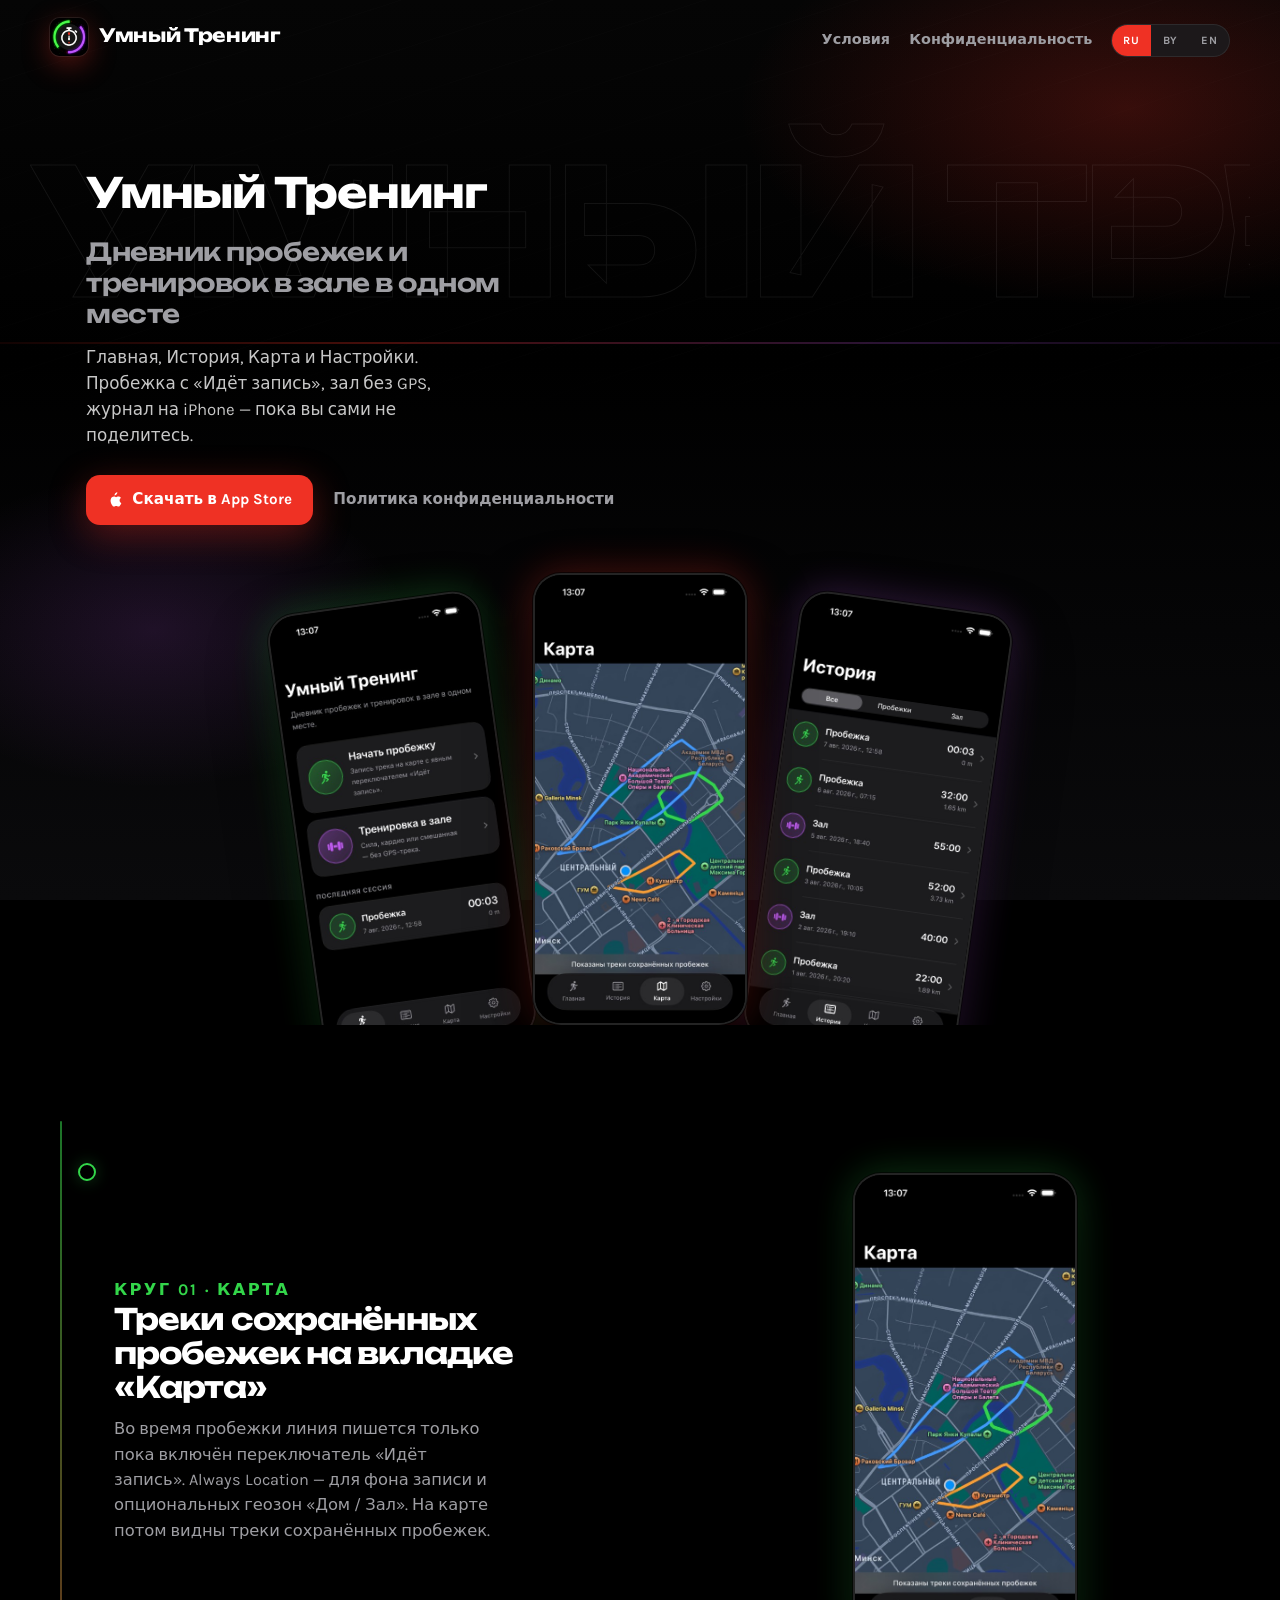
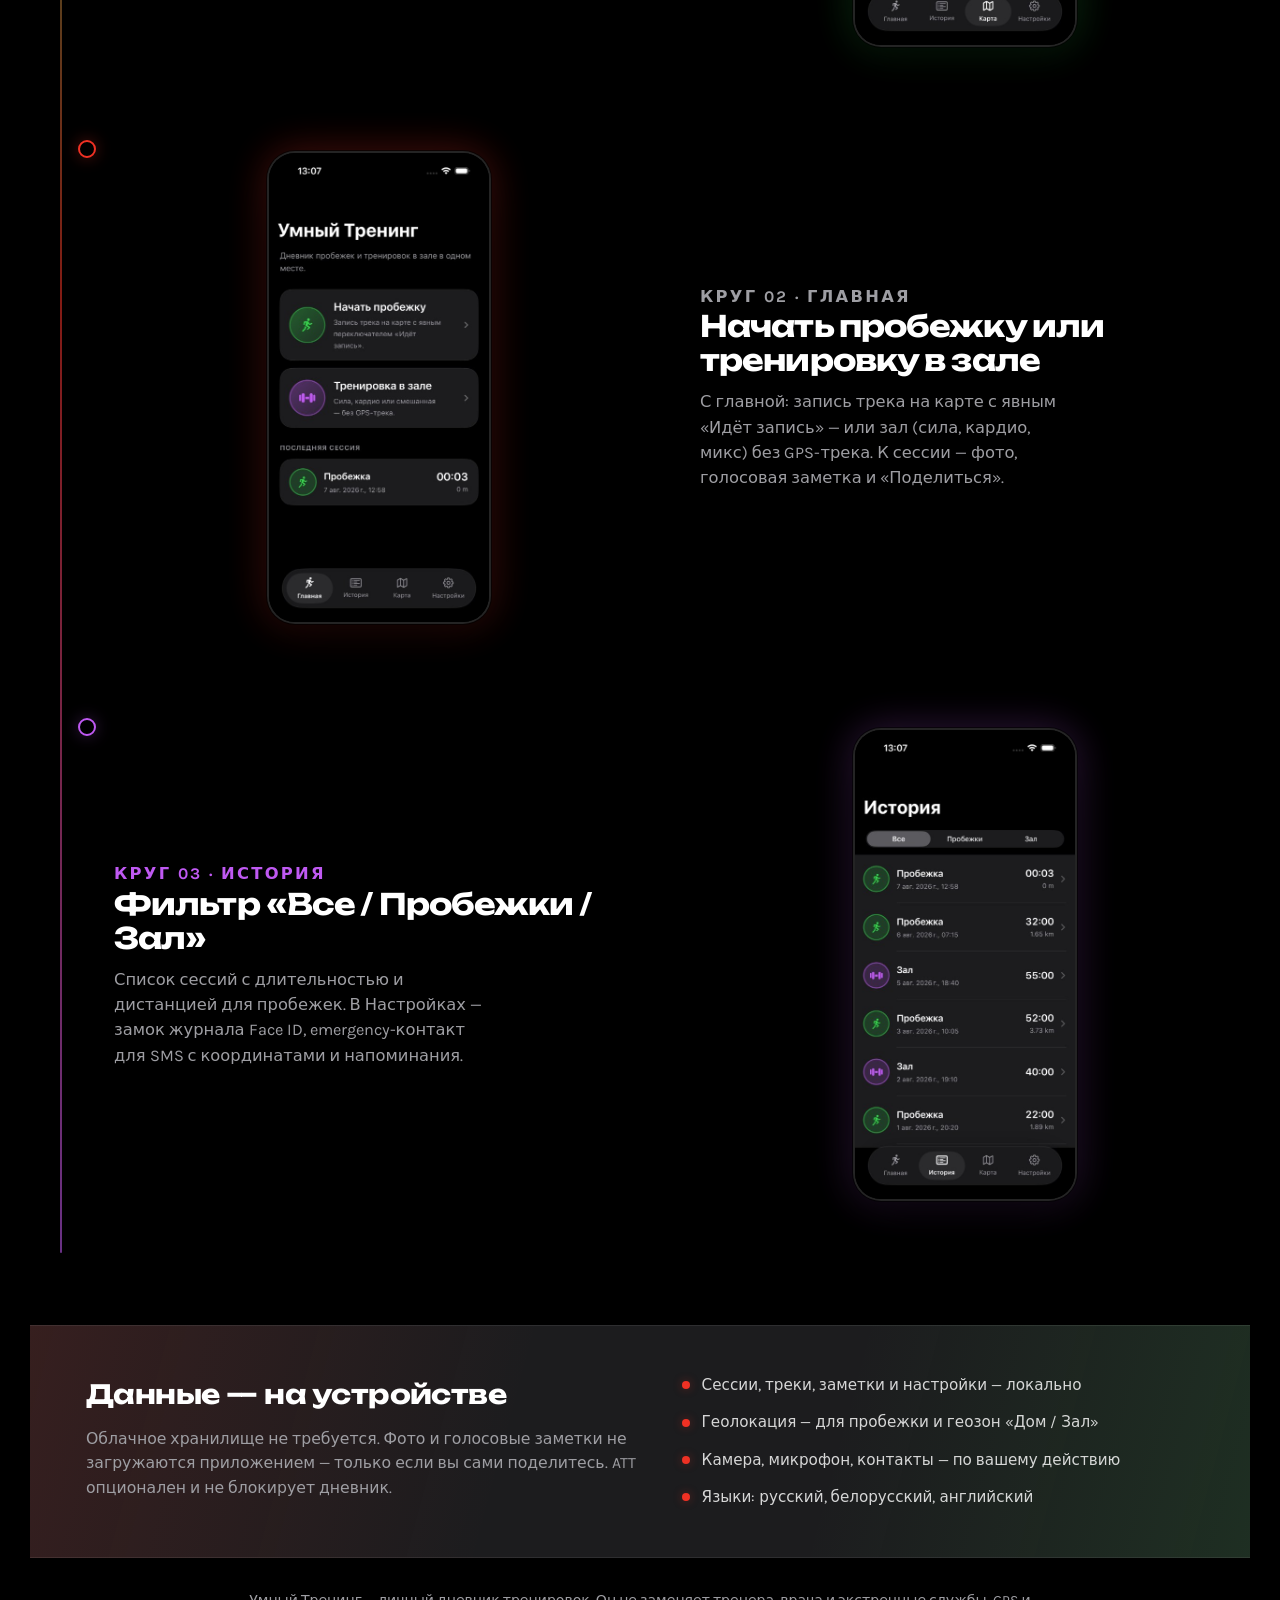
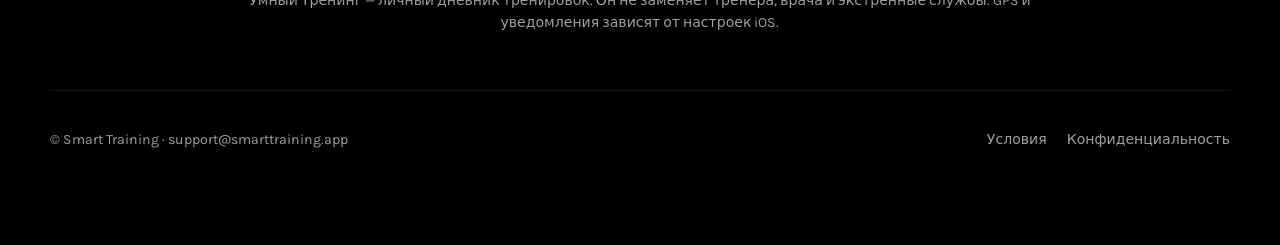
==== commit 1798401c: "Restore animated hero watermark and drop background icon. Co-authored-by: Cursor <cursoragent@cursor" ====
--- a/index.html
+++ b/index.html
@@ -65,9 +65,7 @@
         <!-- RU -->
         <div class="lang-ru">
           <section class="hero">
-            <div class="hero-stage" aria-hidden="true">
-              <img src="assets/app-icon.png" alt="" />
-            </div>
+            <p class="hero-mark" aria-hidden="true">УМНЫЙ ТРЕНИНГ</p>
             <div class="hero-copy">
               <p class="hero-brand">Умный Тренинг</p>
               <h1>Дневник пробежек и тренировок в зале в одном месте</h1>
@@ -86,16 +84,6 @@
                 <a class="btn-ghost" href="privacy.html">Политика конфиденциальности</a>
               </div>
             </div>
-            <div class="hero-visual">
-              <div class="hero-glow" aria-hidden="true"></div>
-              <img
-                class="hero-app-icon"
-                src="assets/app-icon.png"
-                width="512"
-                height="512"
-                alt="Иконка приложения «Умный Тренинг»"
-              />
-            </div>
             <div class="phone-rail">
               <div class="phone phone--shot">
                 <img
@@ -222,9 +210,7 @@
         <!-- BE -->
         <div class="lang-be" hidden>
           <section class="hero">
-            <div class="hero-stage" aria-hidden="true">
-              <img src="assets/app-icon.png" alt="" />
-            </div>
+            <p class="hero-mark" aria-hidden="true">РАЗУМНЫ ТРЭНІНГ</p>
             <div class="hero-copy">
               <p class="hero-brand">Разумны Трэнінг</p>
               <h1>Дзённік прабежак і трэніровак у зале ў адным месцы</h1>
@@ -243,16 +229,6 @@
                 <a class="btn-ghost" href="privacy.html">Палітыка канфідэнцыйнасці</a>
               </div>
             </div>
-            <div class="hero-visual">
-              <div class="hero-glow" aria-hidden="true"></div>
-              <img
-                class="hero-app-icon"
-                src="assets/app-icon.png"
-                width="512"
-                height="512"
-                alt="Іконка праграмы «Разумны Трэнінг»"
-              />
-            </div>
             <div class="phone-rail">
               <div class="phone phone--shot">
                 <img
@@ -377,9 +353,7 @@
         <!-- EN -->
         <div class="lang-en" hidden>
           <section class="hero">
-            <div class="hero-stage" aria-hidden="true">
-              <img src="assets/app-icon.png" alt="" />
-            </div>
+            <p class="hero-mark" aria-hidden="true">SMART TRAINING</p>
             <div class="hero-copy">
               <p class="hero-brand">Smart Training</p>
               <h1>Log outdoor runs and gym sessions in one journal</h1>
@@ -397,16 +371,6 @@
                 >
                 <a class="btn-ghost" href="privacy.html">Privacy Policy</a>
               </div>
-            </div>
-            <div class="hero-visual">
-              <div class="hero-glow" aria-hidden="true"></div>
-              <img
-                class="hero-app-icon"
-                src="assets/app-icon.png"
-                width="512"
-                height="512"
-                alt="Smart Training app icon"
-              />
             </div>
             <div class="phone-rail">
               <div class="phone phone--shot">
--- a/index.css
+++ b/index.css
@@ -190,67 +190,45 @@
   color: #fff;
 }
 
-/* —— Hero: brand + glowing icon (mushroomer concept) + real shots —— */
+/* —— Hero: animated watermark text + real shots —— */
 .hero {
   position: relative;
-  min-height: min(92vh, 900px);
+  min-height: min(92vh, 860px);
   margin: 0 -1.25rem;
-  padding: clamp(2rem, 6vw, 4.5rem) clamp(1.25rem, 5vw, 3.5rem) 0;
-  display: grid;
-  align-content: end;
-  align-items: end;
-  gap: 1.25rem 2rem;
+  padding: clamp(2.5rem, 7vw, 5rem) clamp(1.25rem, 5vw, 3.5rem) 0;
+  display: flex;
+  flex-direction: column;
+  justify-content: flex-end;
   overflow: hidden;
-  isolation: isolate;
-}
-
-@media (min-width: 860px) {
-  .hero {
-    grid-template-columns: 1.15fr 0.85fr;
-    align-items: center;
-    align-content: center;
-  }
-
-  .phone-rail {
-    grid-column: 1 / -1;
-  }
-}
-
-.hero-stage {
+}
+
+.hero-mark {
   position: absolute;
-  inset: 0;
+  inset: 8% 0 auto;
   z-index: 0;
+  margin: 0;
+  font-family: var(--display);
+  font-weight: 800;
+  font-size: clamp(3.8rem, 16vw, 11rem);
+  line-height: 0.85;
+  letter-spacing: -0.05em;
+  color: transparent;
+  -webkit-text-stroke: 1px rgba(255, 255, 255, 0.07);
   pointer-events: none;
-  background:
-    radial-gradient(ellipse 60% 50% at 78% 35%, var(--glow-red) 0%, transparent 55%),
-    radial-gradient(ellipse 40% 40% at 20% 70%, var(--glow-gym) 0%, transparent 50%),
-    radial-gradient(ellipse 45% 35% at 55% 90%, var(--glow-run) 0%, transparent 50%);
-}
-
-.hero-stage img {
-  position: absolute;
-  inset: 0;
-  width: 100%;
-  height: 100%;
-  object-fit: cover;
-  object-position: 70% 40%;
-  opacity: 0.18;
-  filter: saturate(1.1) contrast(1.05);
-  animation: icon-breathe 9s ease-in-out infinite;
-}
-
-@keyframes icon-breathe {
-  0%,
-  100% {
-    transform: scale(1.04);
-  }
-  50% {
-    transform: scale(1.1);
-  }
-}
-
-.hero-mark {
-  display: none;
+  user-select: none;
+  white-space: nowrap;
+  animation: mark-in 1.1s cubic-bezier(0.22, 1, 0.36, 1) both;
+}
+
+@keyframes mark-in {
+  from {
+    opacity: 0;
+    transform: translateY(24px);
+  }
+  to {
+    opacity: 1;
+    transform: translateY(0);
+  }
 }
 
 @keyframes rise {
@@ -269,89 +247,13 @@
   z-index: 2;
   max-width: 34rem;
   min-width: 0;
-  animation: rise 0.9s 0.1s cubic-bezier(0.22, 1, 0.36, 1) both;
-}
-
-.hero-visual {
-  position: relative;
-  z-index: 2;
-  display: flex;
-  justify-content: center;
-  align-items: center;
-  min-height: 200px;
-  animation: rise 1.05s 0.18s cubic-bezier(0.22, 1, 0.36, 1) both;
-}
-
-.hero-glow {
-  position: absolute;
-  width: min(320px, 70vw);
-  height: min(320px, 70vw);
-  border-radius: 50%;
-  background: radial-gradient(
-    circle,
-    rgba(239, 49, 36, 0.55) 0%,
-    rgba(191, 89, 242, 0.28) 35%,
-    rgba(51, 214, 74, 0.18) 55%,
-    transparent 72%
-  );
-  filter: blur(10px);
-  opacity: 0.9;
-  animation: glow-pulse 5.5s ease-in-out infinite;
-}
-
-@keyframes glow-pulse {
-  0%,
-  100% {
-    opacity: 0.65;
-    transform: scale(0.96);
-  }
-  50% {
-    opacity: 1;
-    transform: scale(1.05);
-  }
-}
-
-.hero-app-icon {
-  position: relative;
-  z-index: 1;
-  width: min(260px, 58vw);
-  height: auto;
-  aspect-ratio: 1;
-  border-radius: 22.5%;
-  box-shadow:
-    0 24px 60px rgba(0, 0, 0, 0.55),
-    0 0 40px var(--glow-red),
-    0 0 28px var(--glow-gym),
-    0 0 64px rgba(51, 214, 74, 0.22);
-}
-
-@media (max-width: 859px) {
-  .hero {
-    align-content: start;
-    min-height: auto;
-    padding-top: 1.75rem;
-  }
-
-  .hero-stage img {
-    opacity: 0.12;
-    object-position: center 30%;
-  }
-
-  .hero-copy {
-    order: 0;
-  }
-
-  .hero-visual {
-    order: 1;
-    min-height: 150px;
-  }
-
-  .hero-app-icon {
-    width: min(188px, 46vw);
-  }
-
-  .phone-rail {
-    order: 2;
+  margin-bottom: clamp(1.5rem, 4vw, 2.5rem);
+  animation: rise 0.9s 0.15s cubic-bezier(0.22, 1, 0.36, 1) both;
+}
+
+@media (max-width: 560px) {
+  .hero-mark {
+    font-size: clamp(3.2rem, 18vw, 5rem);
   }
 }
 
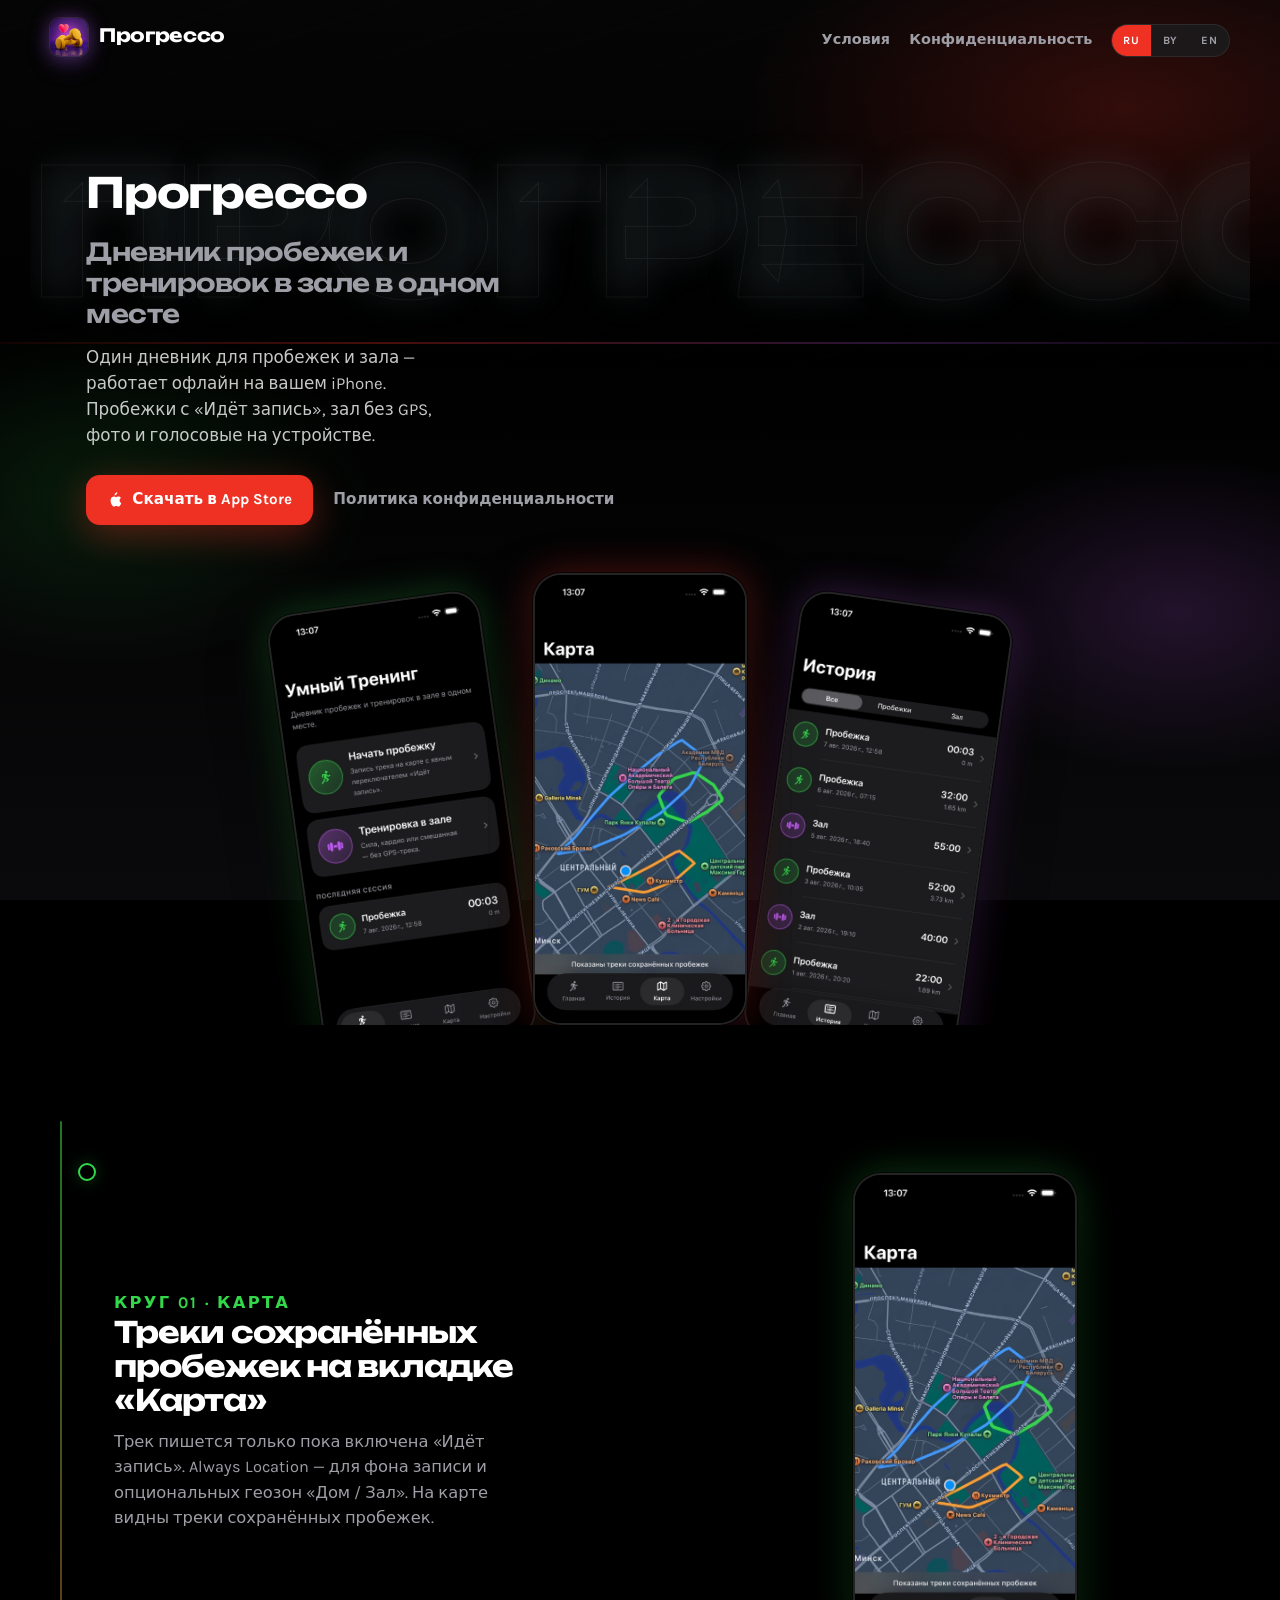
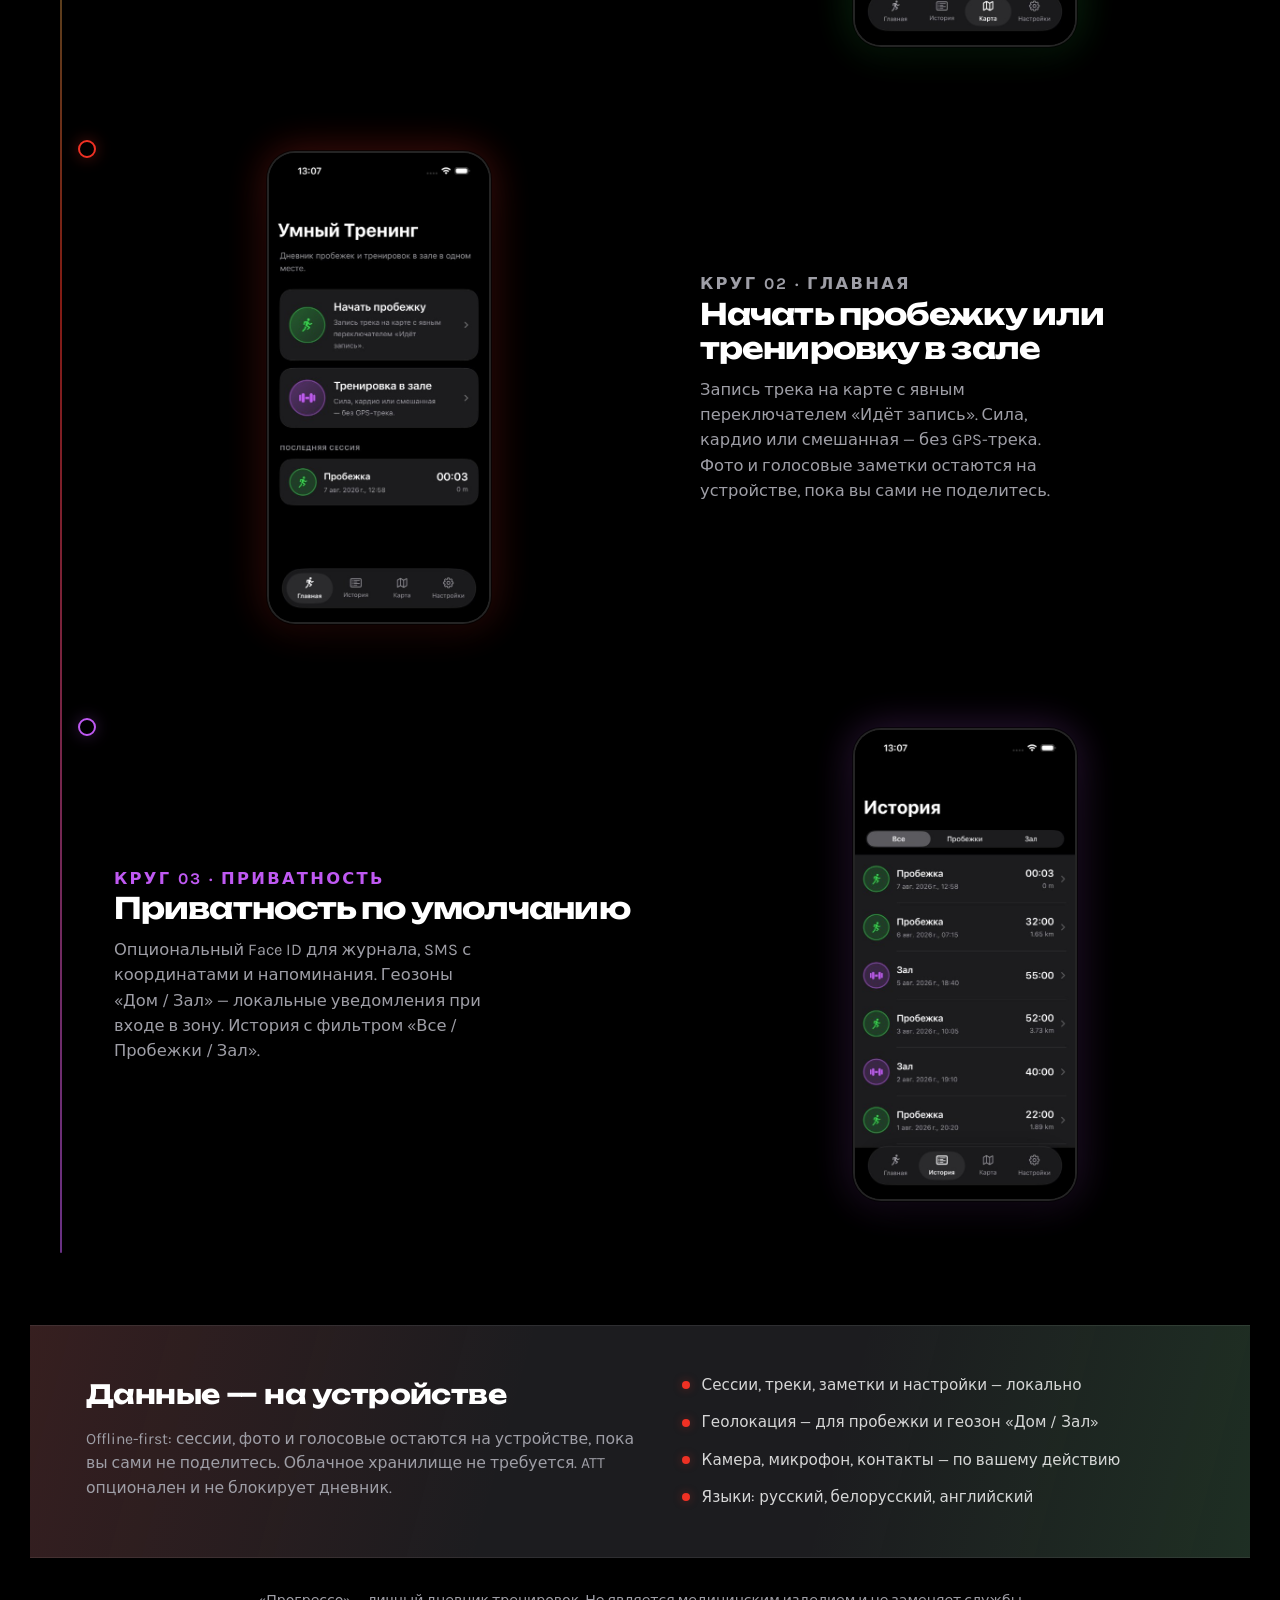
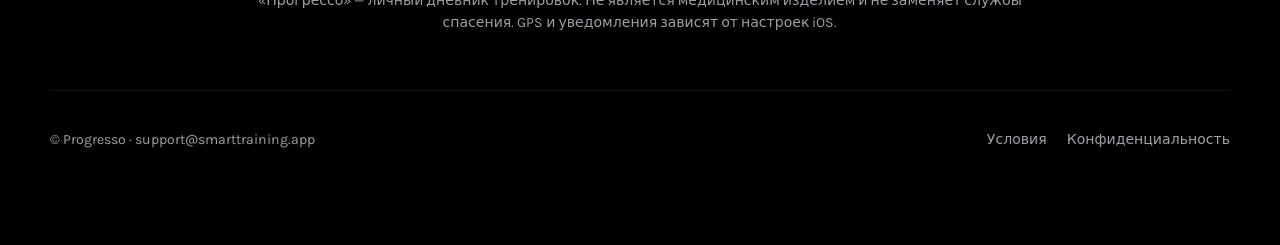
==== commit 14177bea: "Update site branding to Progresso and sync app icon. Align marketing copy, legal page titles, and th" ====
--- a/index.html
+++ b/index.html
@@ -1,24 +1,24 @@
 <!DOCTYPE html>
 <html
   lang="ru"
-  data-title-ru="Умный Тренинг — дневник пробежек и тренировок в зале"
-  data-title-be="Разумны Трэнінг — дзённік прабежак і трэніровак у зале"
-  data-title-en="Smart Training — outdoor runs and gym sessions in one journal"
-  data-desc-ru="Умный Тренинг: дневник пробежек и тренировок в зале в одном месте. Трек с переключателем «Идёт запись», карта сохранённых пробежек, история, фото и голосовые — на iPhone."
-  data-desc-be="Разумны Трэнінг: дзённік прабежак і трэніровак у зале ў адным месцы. Трэк з «Ідзе запіс», мапа захаваных прабежак, гісторыя, фота і галасавыя — на iPhone."
-  data-desc-en="Smart Training: log outdoor runs and gym sessions in one journal. Recording toggle for tracks, map of saved runs, history, photos and voice notes — on your iPhone."
+  data-title-ru="Прогрессо — дневник пробежек и тренировок в зале"
+  data-title-be="Прагрэса — дзённік прабежак і трэніровак у зале"
+  data-title-en="Progresso — outdoor runs and gym sessions in one journal"
+  data-desc-ru="Прогрессо: офлайн-дневник пробежек и зала. «Идёт запись», карта треков, история, фото и голосовые — на iPhone."
+  data-desc-be="Прагрэса: афлайн-дзённік прабежак і залы. «Ідзе запіс», мапа трэкаў, гісторыя, фота і галасавыя — на iPhone."
+  data-desc-en="Progresso: offline journal for GPS runs and gym sessions. Recording toggle, map, history, photos and voice notes — on your iPhone."
 >
   <head>
     <meta charset="utf-8" />
     <meta name="viewport" content="width=device-width, initial-scale=1" />
-    <title>Умный Тренинг — дневник пробежек и тренировок в зале</title>
+    <title>Прогрессо — дневник пробежек и тренировок в зале</title>
     <meta
       name="description"
-      content="Умный Тренинг: дневник пробежек и тренировок в зале в одном месте. Трек с переключателем «Идёт запись», карта сохранённых пробежек, история, фото и голосовые — на iPhone."
+      content="Прогрессо: офлайн-дневник пробежек и зала. «Идёт запись», карта треков, история, фото и голосовые — на iPhone."
     />
     <meta name="theme-color" content="#000000" />
-    <link rel="icon" type="image/png" href="assets/app-icon.png" />
-    <link rel="apple-touch-icon" href="assets/app-icon.png" />
+    <link rel="icon" type="image/png" href="assets/app-icon.png?v=2" />
+    <link rel="apple-touch-icon" href="assets/app-icon.png?v=2" />
     <link rel="stylesheet" href="index.css" />
     <script src="lang.js" defer></script>
   </head>
@@ -29,10 +29,10 @@
       <header class="nav">
         <div class="logo">
           <a href="index.html">
-            <img src="assets/app-icon.png" width="38" height="38" alt="" />
-            <span class="lang-ru">Умный Тренинг</span>
-            <span class="lang-be" hidden>Разумны Трэнінг</span>
-            <span class="lang-en" hidden>Smart Training</span>
+            <img src="assets/app-icon.png?v=2" width="38" height="38" alt="" />
+            <span class="lang-ru">Прогрессо</span>
+            <span class="lang-be" hidden>Прагрэса</span>
+            <span class="lang-en" hidden>Progresso</span>
           </a>
         </div>
         <div class="nav-end">
@@ -65,13 +65,13 @@
         <!-- RU -->
         <div class="lang-ru">
           <section class="hero">
-            <p class="hero-mark" aria-hidden="true">УМНЫЙ ТРЕНИНГ</p>
+            <p class="hero-mark" aria-hidden="true">ПРОГРЕССО</p>
             <div class="hero-copy">
-              <p class="hero-brand">Умный Тренинг</p>
+              <p class="hero-brand">Прогрессо</p>
               <h1>Дневник пробежек и тренировок в зале в одном месте</h1>
               <p class="hero-lead">
-                Главная, История, Карта и Настройки. Пробежка с «Идёт запись», зал без GPS, журнал
-                на iPhone — пока вы сами не поделитесь.
+                Один дневник для пробежек и зала — работает офлайн на вашем iPhone. Пробежки с
+                «Идёт запись», зал без GPS, фото и голосовые на устройстве.
               </p>
               <div class="hero-cta">
                 <a class="btn-primary" href="https://apps.apple.com/" rel="noopener"
@@ -119,9 +119,9 @@
                 <p class="lap-kicker">Круг 01 · Карта</p>
                 <h2>Треки сохранённых пробежек на вкладке «Карта»</h2>
                 <p>
-                  Во время пробежки линия пишется только пока включён переключатель «Идёт запись».
-                  Always Location — для фона записи и опциональных геозон «Дом / Зал». На карте
-                  потом видны треки сохранённых пробежек.
+                  Трек пишется только пока включена «Идёт запись». Always Location — для фона
+                  записи и опциональных геозон «Дом / Зал». На карте видны треки сохранённых
+                  пробежек.
                 </p>
               </div>
               <div class="lap-visual">
@@ -142,8 +142,9 @@
                 <p class="lap-kicker">Круг 02 · Главная</p>
                 <h2>Начать пробежку или тренировку в зале</h2>
                 <p>
-                  С главной: запись трека на карте с явным «Идёт запись» — или зал (сила, кардио,
-                  микс) без GPS-трека. К сессии — фото, голосовая заметка и «Поделиться».
+                  Запись трека на карте с явным переключателем «Идёт запись». Сила, кардио или
+                  смешанная — без GPS-трека. Фото и голосовые заметки остаются на устройстве, пока
+                  вы сами не поделитесь.
                 </p>
               </div>
               <div class="lap-visual">
@@ -161,12 +162,12 @@
             <article class="lap">
               <span class="lap-node" aria-hidden="true"></span>
               <div class="lap-copy">
-                <p class="lap-kicker">Круг 03 · История</p>
-                <h2>Фильтр «Все / Пробежки / Зал»</h2>
-                <p>
-                  Список сессий с длительностью и дистанцией для пробежек. В Настройках —
-                  замок журнала Face&nbsp;ID, emergency-контакт для SMS с координатами и
-                  напоминания.
+                <p class="lap-kicker">Круг 03 · Приватность</p>
+                <h2>Приватность по умолчанию</h2>
+                <p>
+                  Опциональный Face ID для журнала, SMS с координатами и напоминания. Геозоны «Дом /
+                  Зал» — локальные уведомления при входе в зону. История с фильтром «Все / Пробежки
+                  / Зал».
                 </p>
               </div>
               <div class="lap-visual">
@@ -187,8 +188,8 @@
               <div>
                 <h2>Данные — на устройстве</h2>
                 <p>
-                  Облачное хранилище не требуется. Фото и голосовые заметки не загружаются
-                  приложением — только если вы сами поделитесь. ATT опционален и не блокирует
+                  Offline-first: сессии, фото и голосовые остаются на устройстве, пока вы сами не
+                  поделитесь. Облачное хранилище не требуется. ATT опционален и не блокирует
                   дневник.
                 </p>
               </div>
@@ -202,21 +203,21 @@
           </section>
 
           <p class="disclaimer">
-            Умный Тренинг — личный дневник тренировок. Он не заменяет тренера, врача и экстренные
-            службы. GPS и уведомления зависят от настроек iOS.
+            «Прогрессо» — личный дневник тренировок. Не является медицинским изделием и не заменяет
+            службы спасения. GPS и уведомления зависят от настроек iOS.
           </p>
         </div>
 
         <!-- BE -->
         <div class="lang-be" hidden>
           <section class="hero">
-            <p class="hero-mark" aria-hidden="true">РАЗУМНЫ ТРЭНІНГ</p>
+            <p class="hero-mark" aria-hidden="true">ПРАГРЭСА</p>
             <div class="hero-copy">
-              <p class="hero-brand">Разумны Трэнінг</p>
+              <p class="hero-brand">Прагрэса</p>
               <h1>Дзённік прабежак і трэніровак у зале ў адным месцы</h1>
               <p class="hero-lead">
-                Галоўная, Гісторыя, Карта і Налады. Прабежка з «Ідзе запіс», зала без GPS, часопіс
-                на iPhone — пакуль вы самі не падзеліцеся.
+                Адзін дзённік для прабежак і залы — працуе афлайн на вашым iPhone. Прабежкі з
+                «Ідзе запіс», зала без GPS, фота і галасавыя на прыладзе.
               </p>
               <div class="hero-cta">
                 <a class="btn-primary" href="https://apps.apple.com/" rel="noopener"
@@ -264,9 +265,9 @@
                 <p class="lap-kicker">Круг 01 · Карта</p>
                 <h2>Трэкі захаваных прабежак на ўкладцы «Карта»</h2>
                 <p>
-                  Падчас прабежкі лінія пішацца толькі пакуль уключаны «Ідзе запіс». Always
-                  Location — для фону запісу і апцыянальных геазон «Дом / Зала». На мапе потым
-                  бачныя трэкі захаваных прабежак.
+                  Трэк пішацца толькі пакуль уключаны «Ідзе запіс». Always Location — для фону
+                  запісу і апцыянальных геазон «Дом / Зала». На мапе бачныя трэкі захаваных
+                  прабежак.
                 </p>
               </div>
               <div class="lap-visual">
@@ -287,8 +288,9 @@
                 <p class="lap-kicker">Круг 02 · Галоўная</p>
                 <h2>Пачаць прабежку або трэніроўку ў зале</h2>
                 <p>
-                  З галоўнай: запіс трэка з відавочным «Ідзе запіс» — або зала (сіла, кардыё, мікс)
-                  без GPS-трэка. Да сесіі — фота, галасавая нататка і «Падзяліцца».
+                  Запіс трэка на карце з відавочным пераключальнікам. Сіла, кардыё ці змешаная —
+                  без GPS-трэка. Фота і галасавыя нататкі застаюцца на прыладзе, пакуль вы самі не
+                  падзеліцеся.
                 </p>
               </div>
               <div class="lap-visual">
@@ -306,11 +308,12 @@
             <article class="lap">
               <span class="lap-node" aria-hidden="true"></span>
               <div class="lap-copy">
-                <p class="lap-kicker">Круг 03 · Гісторыя</p>
-                <h2>Фільтр «Усе / Прабежкі / Зала»</h2>
-                <p>
-                  Спіс сесій з працягласцю і дыстанцыяй для прабежак. У Наладах — замак часопіса
-                  Face&nbsp;ID, экстраны кантакт для SMS з каардынатамі і напаміны.
+                <p class="lap-kicker">Круг 03 · Прыватнасць</p>
+                <h2>Прыватнасць па змаўчанні</h2>
+                <p>
+                  Опцыянальны Face ID для дзённіка, SMS з каардынатамі і напаміны. Геазоны «Дом /
+                  Зала» — лакальныя апавяшчэнні пры ўваходзе ў зону. Гісторыя з фільтрам «Усе /
+                  Прабежкі / Зала».
                 </p>
               </div>
               <div class="lap-visual">
@@ -331,8 +334,8 @@
               <div>
                 <h2>Даныя — на прыладзе</h2>
                 <p>
-                  Воблачнае сховішча не патрэбна. Фота і галасавыя нататкі не загружаюцца праграмай
-                  — толькі калі вы самі падзеліцеся. ATT апцыянальны.
+                  Offline-first: сесіі, фота і галасавыя застаюцца на прыладзе, пакуль вы самі не
+                  падзеліцеся. Воблачнае сховішча не патрэбна. ATT апцыянальны.
                 </p>
               </div>
               <ul class="data-list">
@@ -345,21 +348,21 @@
           </section>
 
           <p class="disclaimer">
-            Разумны Трэнінг — асабісты дзённік трэніровак. Ён не замяняе трэнера, лекара і
-            экстраныя службы.
+            «Прагрэса» — асабісты дзённік трэніровак. Не з’яўляецца медыцынскім вырабам і не
+            замяняе службы ратавання. GPS і апавяшчэнні залежаць ад налад iOS.
           </p>
         </div>
 
         <!-- EN -->
         <div class="lang-en" hidden>
           <section class="hero">
-            <p class="hero-mark" aria-hidden="true">SMART TRAINING</p>
+            <p class="hero-mark" aria-hidden="true">PROGRESSO</p>
             <div class="hero-copy">
-              <p class="hero-brand">Smart Training</p>
+              <p class="hero-brand">Progresso</p>
               <h1>Log outdoor runs and gym sessions in one journal</h1>
               <p class="hero-lead">
-                Train, History, Map, and Settings. A Recording toggle for runs, gym without GPS, and
-                a journal that stays on your iPhone until you share.
+                One journal for outdoor runs and gym sessions — built to work offline on your iPhone.
+                GPS runs with Recording toggle, gym sessions, photos and voice notes on device.
               </p>
               <div class="hero-cta">
                 <a class="btn-primary" href="https://apps.apple.com/" rel="noopener"
@@ -407,9 +410,9 @@
                 <p class="lap-kicker">Lap 01 · Map</p>
                 <h2>Saved run tracks on the Map tab</h2>
                 <p>
-                  During a run the line is written only while Recording is on. Always Location
-                  covers background tracking and optional Home / Gym geofences. The Map tab then
-                  shows tracks from your saved runs.
+                  Your track is written only while Recording is on. Always location covers background
+                  tracking and optional Home / Gym geofences. The Map tab shows tracks from your
+                  saved runs.
                 </p>
               </div>
               <div class="lap-visual">
@@ -430,9 +433,9 @@
                 <p class="lap-kicker">Lap 02 · Train</p>
                 <h2>Start a run or a gym session</h2>
                 <p>
-                  From Home: record a map track with an explicit Recording toggle — or a gym
-                  session (strength, cardio, mixed) with no GPS track. Attach a photo, a local
-                  voice note, and Share when you choose.
+                  Record a track on the map with an explicit recording toggle. Strength, cardio, or
+                  mixed — no GPS track required. Photos and voice notes stay on your device until
+                  you share them.
                 </p>
               </div>
               <div class="lap-visual">
@@ -450,11 +453,12 @@
             <article class="lap">
               <span class="lap-node" aria-hidden="true"></span>
               <div class="lap-copy">
-                <p class="lap-kicker">Lap 03 · History</p>
-                <h2>Filter All / Runs / Gym</h2>
-                <p>
-                  A session list with duration and run distance. In Settings: Face&nbsp;ID journal
-                  lock, an emergency contact for SMS coordinates, and reminders.
+                <p class="lap-kicker">Lap 03 · Privacy</p>
+                <h2>Private by default</h2>
+                <p>
+                  Optional Face ID journal lock, emergency SMS coordinates, and reminders. Home / Gym
+                  geofences send local notifications when you enter a zone. History with All / Runs /
+                  Gym filter.
                 </p>
               </div>
               <div class="lap-visual">
@@ -475,8 +479,9 @@
               <div>
                 <h2>Data stays on device</h2>
                 <p>
-                  No cloud storage required. Photos and voice notes are not uploaded by the app
-                  unless you share them. ATT is optional and never blocks the journal.
+                  Offline-first: sessions, photos, and voice notes stay on this device unless you
+                  share them. No cloud storage required. ATT is optional and never blocks the
+                  journal.
                 </p>
               </div>
               <ul class="data-list">
@@ -489,23 +494,23 @@
           </section>
 
           <p class="disclaimer">
-            Smart Training is a personal workout journal. It does not replace a coach, a doctor, or
-            emergency services. GPS and notifications depend on iOS settings.
+            Progresso is a personal fitness journal. It is not a medical device and not an emergency
+            service. GPS and notifications depend on iOS settings.
           </p>
         </div>
       </main>
 
       <footer class="footer">
         <p class="lang-ru">
-          © Smart Training ·
+          © Progresso ·
           <a href="mailto:support@smarttraining.app">support@smarttraining.app</a>
         </p>
         <p class="lang-be" hidden>
-          © Smart Training ·
+          © Progresso ·
           <a href="mailto:support@smarttraining.app">support@smarttraining.app</a>
         </p>
         <p class="lang-en" hidden>
-          © Smart Training ·
+          © Progresso ·
           <a href="mailto:support@smarttraining.app">support@smarttraining.app</a>
         </p>
         <nav
--- a/index.css
+++ b/index.css
@@ -1,19 +1,19 @@
-/* Smart Training — dark fitness journal (aligned with AppTheme, unique layout) */
+/* Progresso — dark fitness journal (aligned with AppTheme) */
 
 @import url("https://fonts.googleapis.com/css2?family=Karla:wght@400;500;600;700&family=Unbounded:wght@500;600;700;800&display=swap");
 
 .page-home {
   --bg: #000000;
-  --surface: #1c1c1e;
+  --surface: #1c1c1f;
   --surface-2: #2b2b2e;
   --ink: #ffffff;
-  --muted: #9e9ea3;
+  --muted: #9e9ea6;
   --accent: #ef3124;
-  --run: #33d64a;
+  --run: #33d74a;
   --gym: #bf59f2;
   --line: rgba(255, 255, 255, 0.08);
   --glow-red: rgba(239, 49, 36, 0.35);
-  --glow-run: rgba(51, 214, 74, 0.28);
+  --glow-run: rgba(51, 215, 74, 0.28);
   --glow-gym: rgba(191, 89, 242, 0.28);
   --display: "Unbounded", "Avenir Next", sans-serif;
   --sans: "Karla", "Segoe UI", system-ui, sans-serif;
@@ -53,9 +53,10 @@
   z-index: 0;
   pointer-events: none;
   background:
-    radial-gradient(ellipse 55% 40% at 88% 12%, rgba(239, 49, 36, 0.22) 0%, transparent 55%),
-    radial-gradient(ellipse 40% 35% at 12% 70%, rgba(191, 89, 242, 0.14) 0%, transparent 50%),
-    radial-gradient(ellipse 50% 30% at 50% 100%, rgba(51, 214, 74, 0.08) 0%, transparent 45%),
+    radial-gradient(ellipse 55% 40% at 88% 12%, rgba(239, 49, 36, 0.2) 0%, transparent 55%),
+    radial-gradient(ellipse 42% 38% at 8% 55%, rgba(51, 215, 74, 0.12) 0%, transparent 50%),
+    radial-gradient(ellipse 40% 35% at 92% 68%, rgba(191, 89, 242, 0.16) 0%, transparent 50%),
+    radial-gradient(ellipse 50% 30% at 50% 100%, rgba(51, 215, 74, 0.06) 0%, transparent 45%),
     linear-gradient(180deg, #050505 0%, #000 40%, #0a0a0c 100%);
 }
 
@@ -138,7 +139,10 @@
   width: 38px;
   height: 38px;
   border-radius: 10px;
-  box-shadow: 0 0 0 1px var(--line), 0 8px 28px var(--glow-red);
+  box-shadow:
+    0 0 0 1px var(--line),
+    0 0 20px rgba(191, 89, 242, 0.35),
+    0 8px 24px rgba(139, 92, 246, 0.22);
 }
 
 .nav-end {
@@ -213,7 +217,10 @@
   line-height: 0.85;
   letter-spacing: -0.05em;
   color: transparent;
-  -webkit-text-stroke: 1px rgba(255, 255, 255, 0.07);
+  -webkit-text-stroke: 1px rgba(255, 255, 255, 0.06);
+  text-shadow:
+    -2px 0 40px rgba(51, 215, 74, 0.08),
+    2px 0 40px rgba(191, 89, 242, 0.08);
   pointer-events: none;
   user-select: none;
   white-space: nowrap;
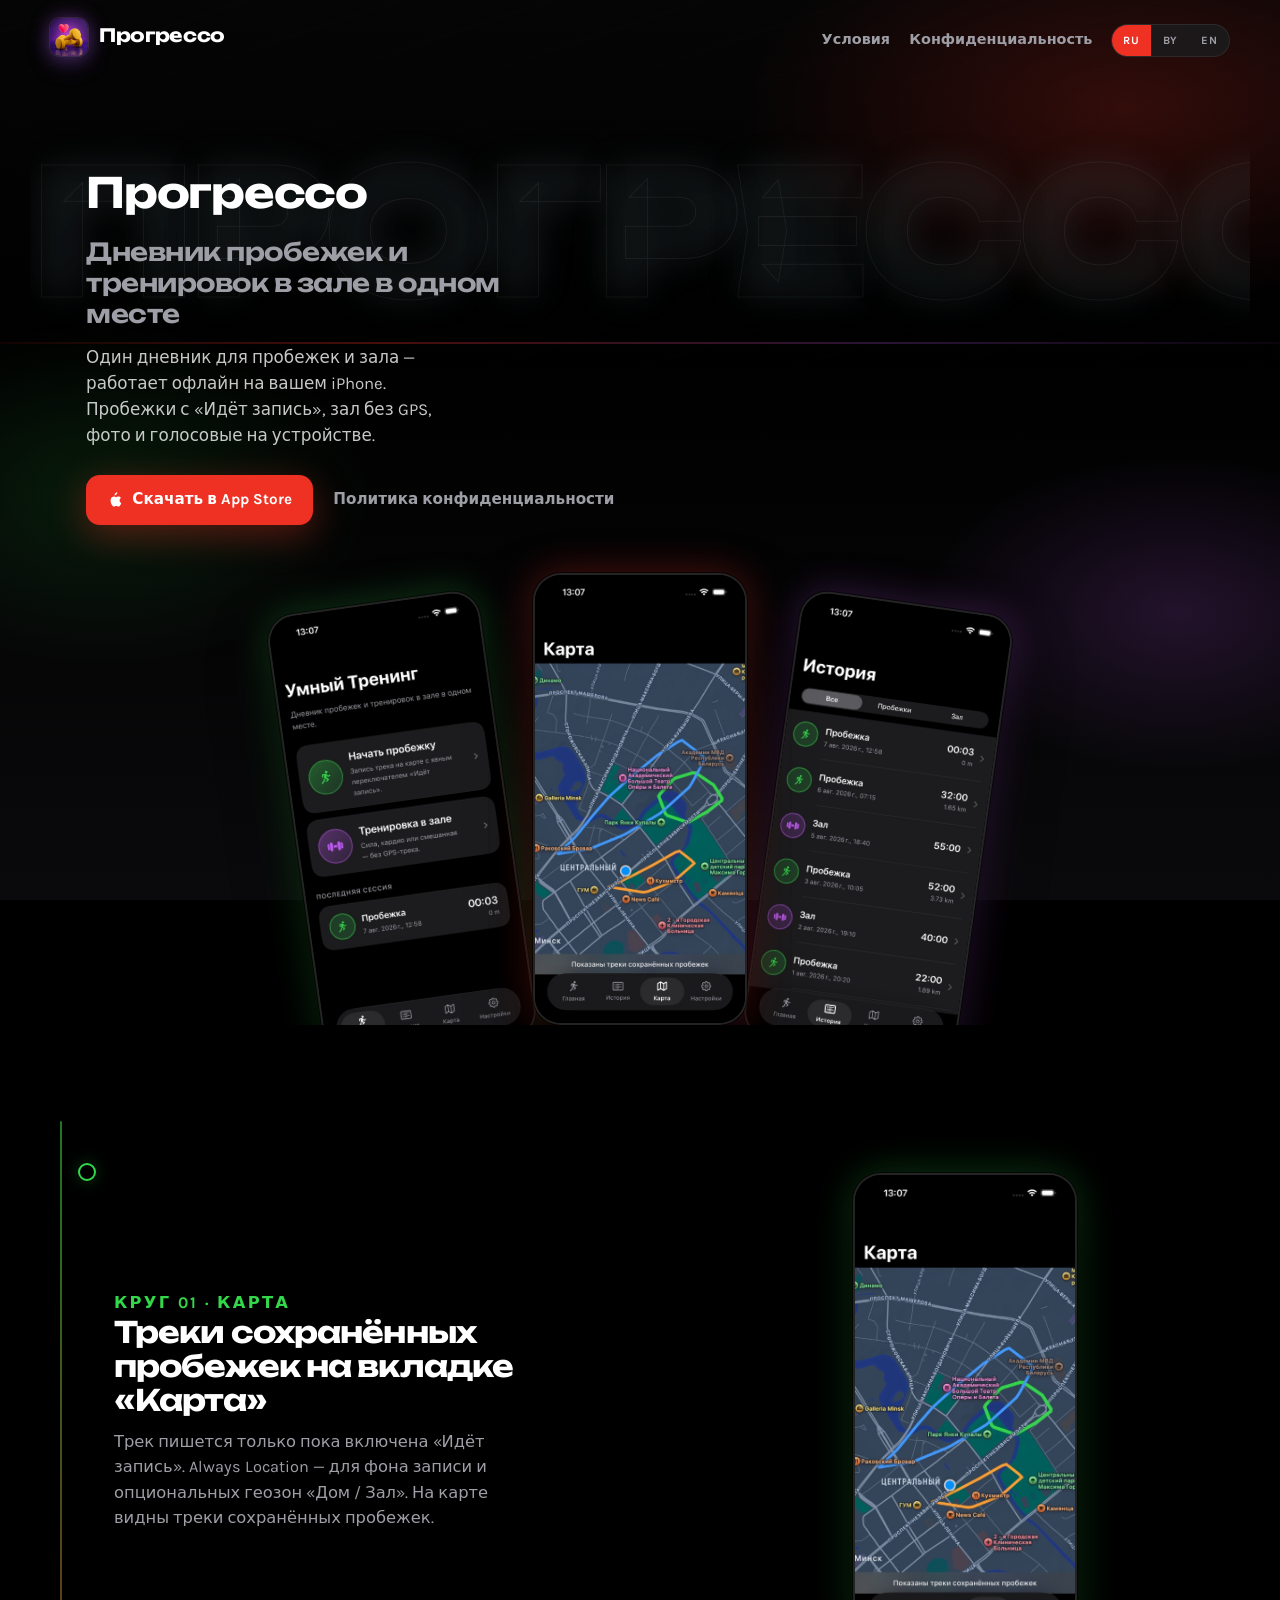
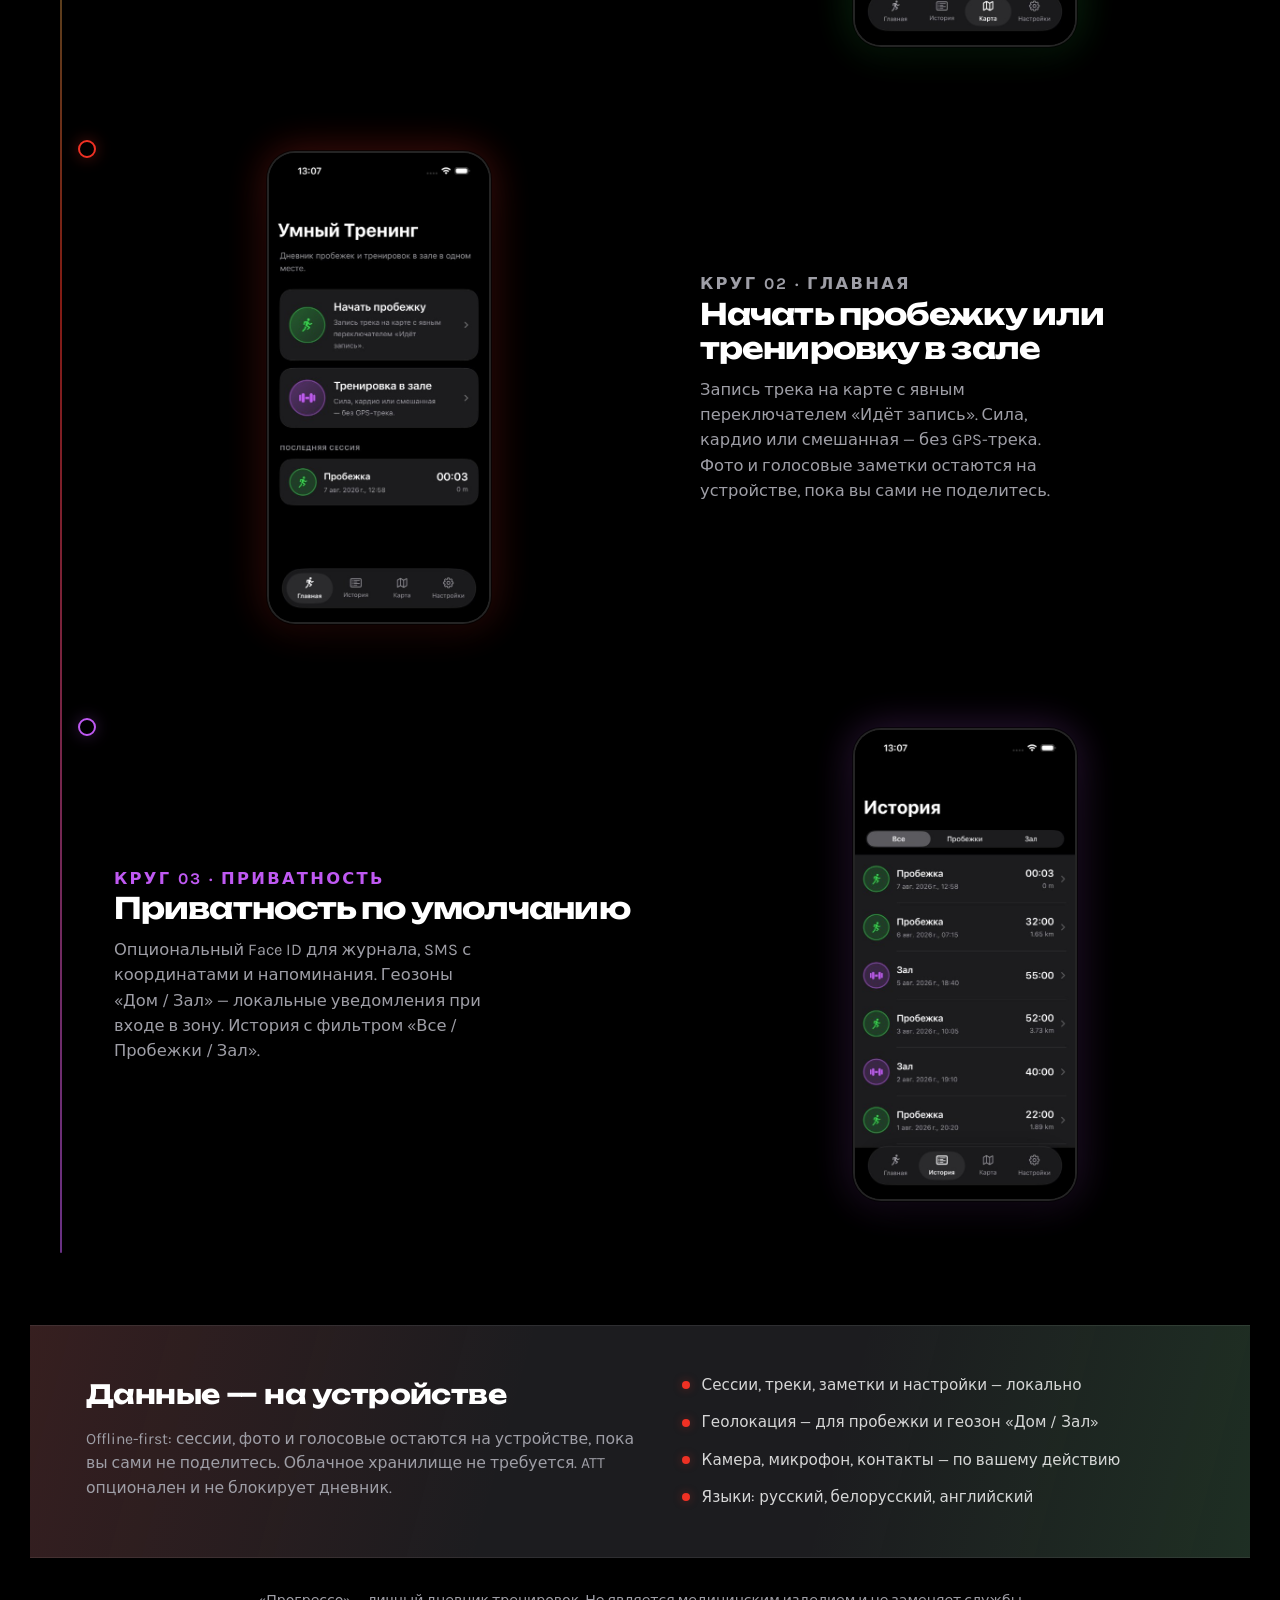
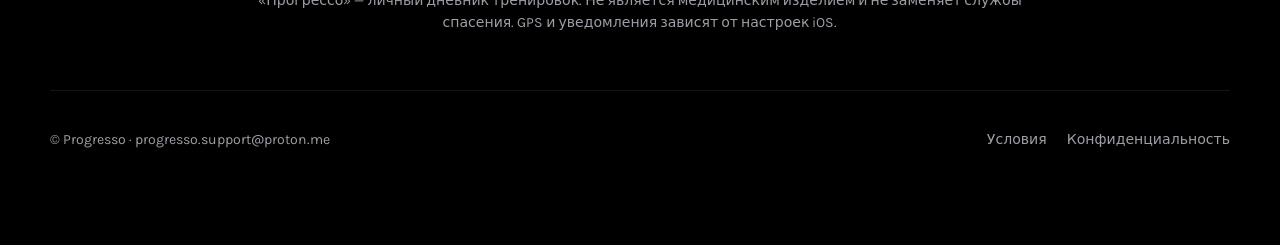
==== commit 38451df2: "Update support email to progresso.support@proton.me. Co-authored-by: Cursor <cursoragent@cursor.com>" ====
--- a/index.html
+++ b/index.html
@@ -503,15 +503,15 @@
       <footer class="footer">
         <p class="lang-ru">
           © Progresso ·
-          <a href="mailto:support@smarttraining.app">support@smarttraining.app</a>
+          <a href="mailto:progresso.support@proton.me">progresso.support@proton.me</a>
         </p>
         <p class="lang-be" hidden>
           © Progresso ·
-          <a href="mailto:support@smarttraining.app">support@smarttraining.app</a>
+          <a href="mailto:progresso.support@proton.me">progresso.support@proton.me</a>
         </p>
         <p class="lang-en" hidden>
           © Progresso ·
-          <a href="mailto:support@smarttraining.app">support@smarttraining.app</a>
+          <a href="mailto:progresso.support@proton.me">progresso.support@proton.me</a>
         </p>
         <nav
           data-aria-ru="Нижняя навигация"
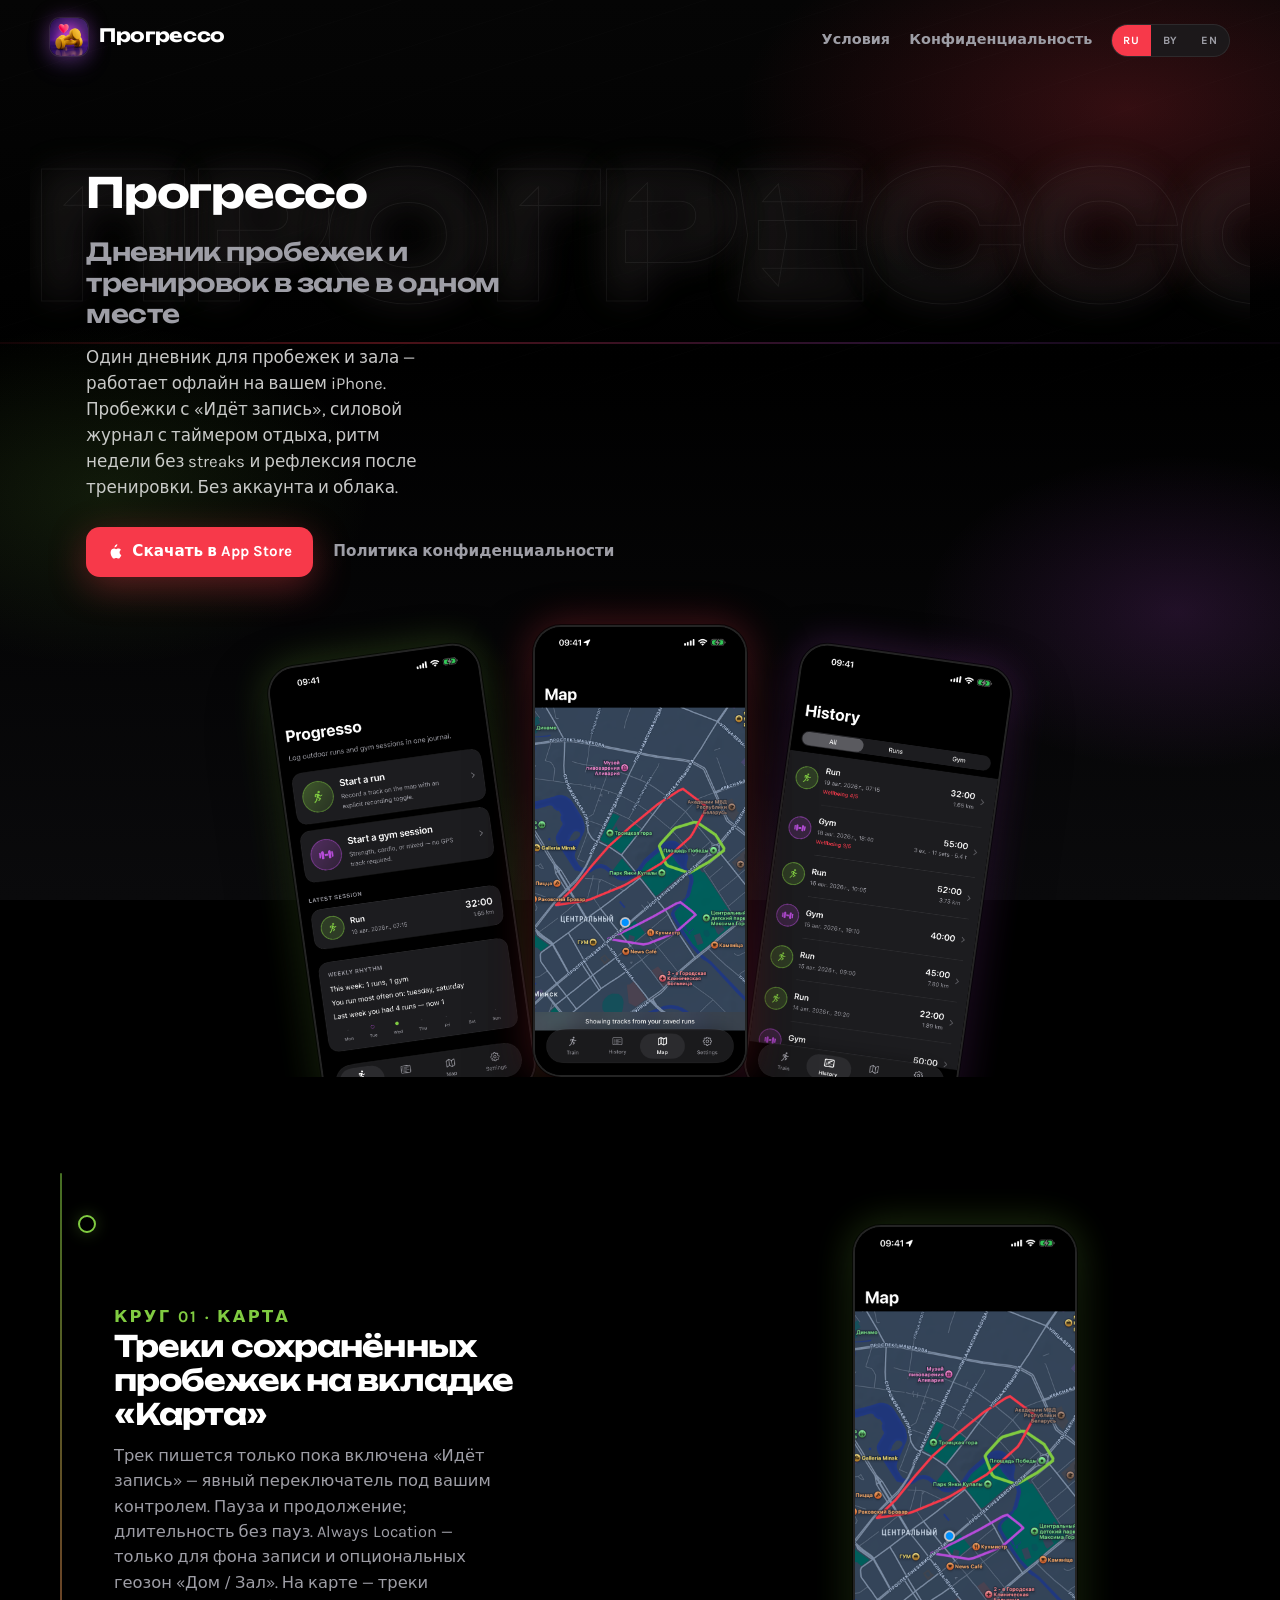
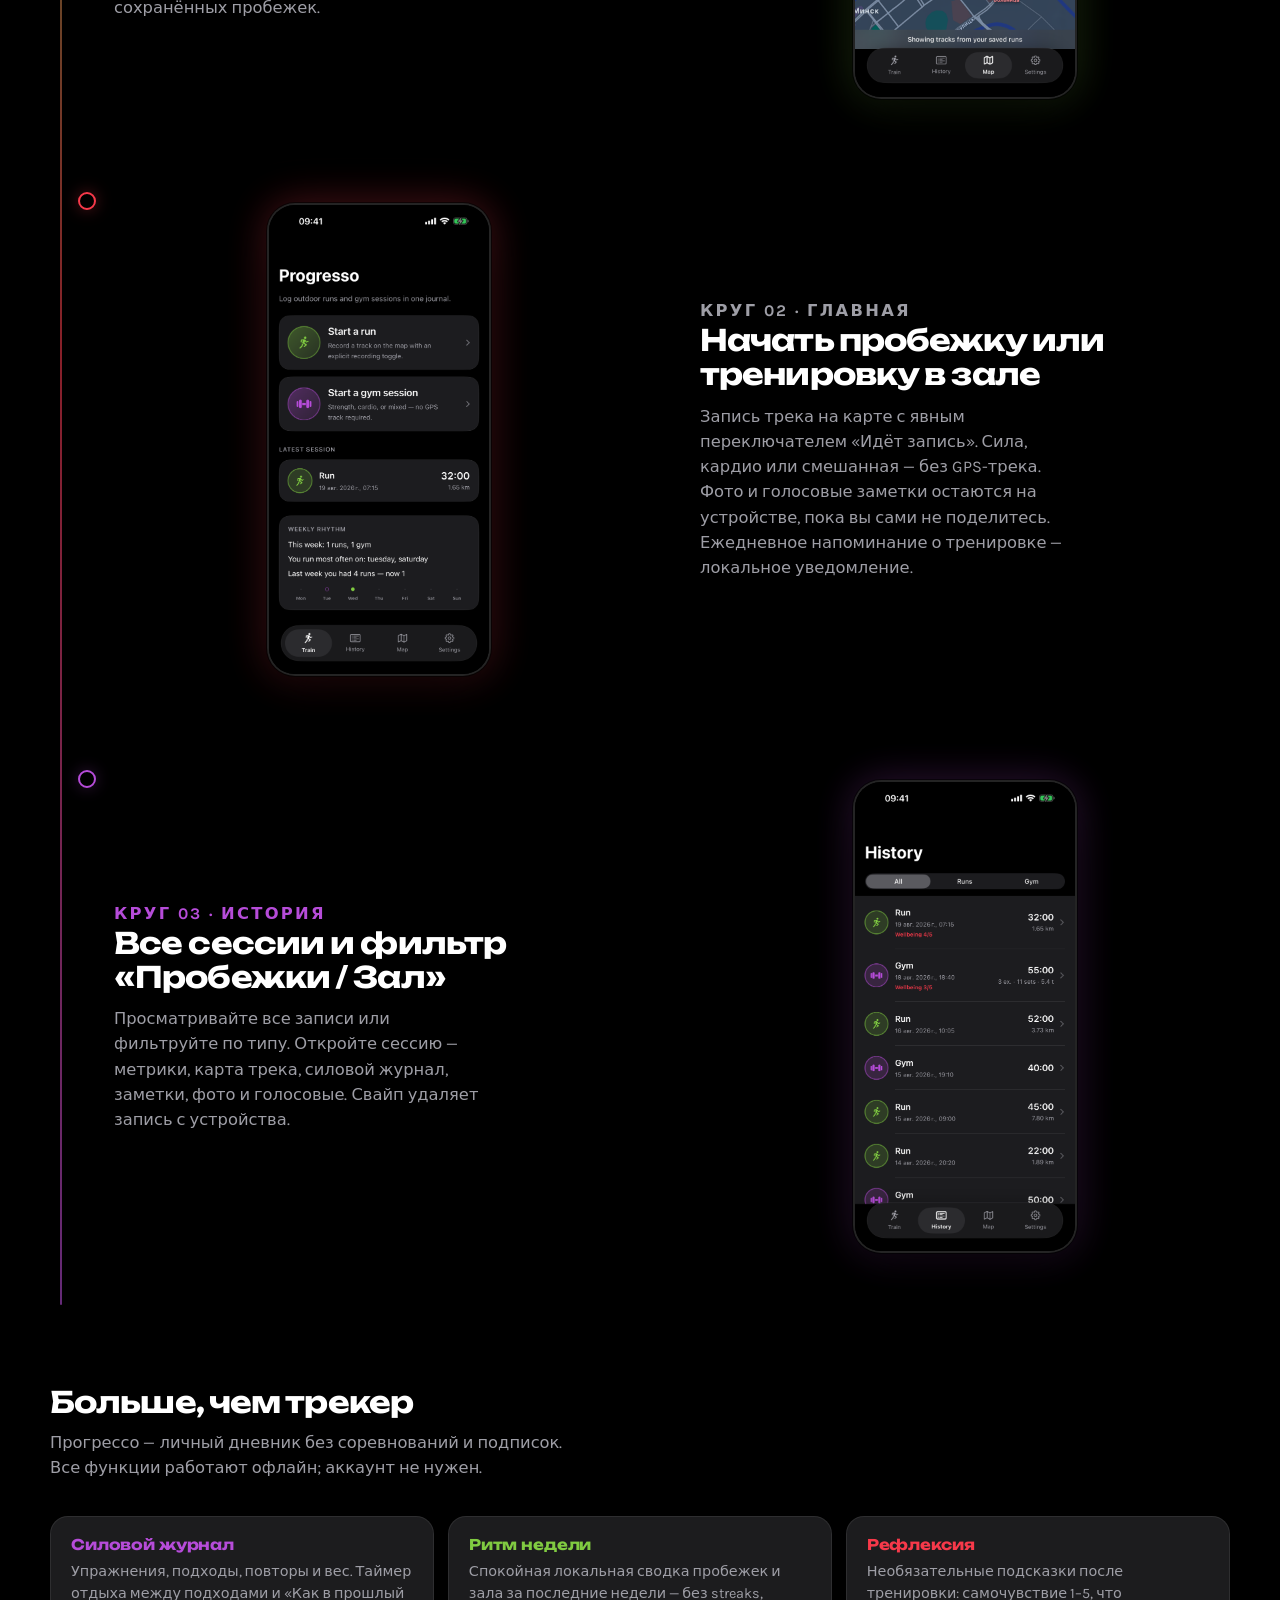
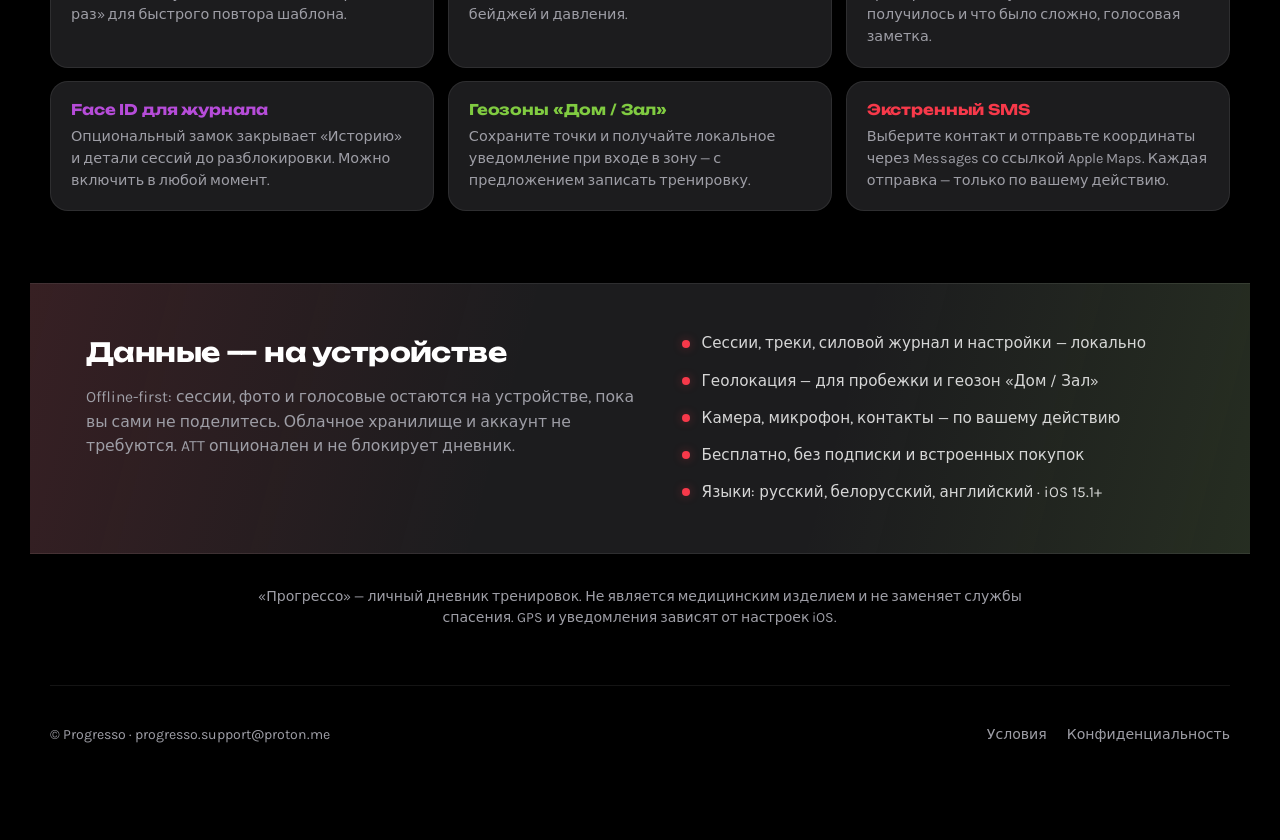
==== commit 9306fee8: "Align Progresso landing with app theme, copy, and screenshots. Sync harmonized AppTheme colors, expa" ====
--- a/index.html
+++ b/index.html
@@ -4,9 +4,9 @@
   data-title-ru="Прогрессо — дневник пробежек и тренировок в зале"
   data-title-be="Прагрэса — дзённік прабежак і трэніровак у зале"
   data-title-en="Progresso — outdoor runs and gym sessions in one journal"
-  data-desc-ru="Прогрессо: офлайн-дневник пробежек и зала. «Идёт запись», карта треков, история, фото и голосовые — на iPhone."
-  data-desc-be="Прагрэса: афлайн-дзённік прабежак і залы. «Ідзе запіс», мапа трэкаў, гісторыя, фота і галасавыя — на iPhone."
-  data-desc-en="Progresso: offline journal for GPS runs and gym sessions. Recording toggle, map, history, photos and voice notes — on your iPhone."
+  data-desc-ru="Прогрессо: офлайн-дневник пробежек и зала. «Идёт запись», силовой журнал, ритм недели, Face ID — на iPhone."
+  data-desc-be="Прагрэса: афлайн-дзённік прабежак і залы. «Ідзе запіс», сілавы дзённік, рытм тыдня, Face ID — на iPhone."
+  data-desc-en="Progresso: offline journal for GPS runs and gym workouts. Recording toggle, strength log, weekly rhythm, Face ID — on iPhone."
 >
   <head>
     <meta charset="utf-8" />
@@ -14,7 +14,7 @@
     <title>Прогрессо — дневник пробежек и тренировок в зале</title>
     <meta
       name="description"
-      content="Прогрессо: офлайн-дневник пробежек и зала. «Идёт запись», карта треков, история, фото и голосовые — на iPhone."
+      content="Прогрессо: офлайн-дневник пробежек и зала. «Идёт запись», силовой журнал, ритм недели, Face ID — на iPhone."
     />
     <meta name="theme-color" content="#000000" />
     <link rel="icon" type="image/png" href="assets/app-icon.png?v=2" />
@@ -71,7 +71,8 @@
               <h1>Дневник пробежек и тренировок в зале в одном месте</h1>
               <p class="hero-lead">
                 Один дневник для пробежек и зала — работает офлайн на вашем iPhone. Пробежки с
-                «Идёт запись», зал без GPS, фото и голосовые на устройстве.
+                «Идёт запись», силовой журнал с таймером отдыха, ритм недели без streaks и
+                рефлексия после тренировки. Без аккаунта и облака.
               </p>
               <div class="hero-cta">
                 <a class="btn-primary" href="https://apps.apple.com/" rel="noopener"
@@ -119,8 +120,9 @@
                 <p class="lap-kicker">Круг 01 · Карта</p>
                 <h2>Треки сохранённых пробежек на вкладке «Карта»</h2>
                 <p>
-                  Трек пишется только пока включена «Идёт запись». Always Location — для фона
-                  записи и опциональных геозон «Дом / Зал». На карте видны треки сохранённых
+                  Трек пишется только пока включена «Идёт запись» — явный переключатель под вашим
+                  контролем. Пауза и продолжение; длительность без пауз. Always Location — только
+                  для фона записи и опциональных геозон «Дом / Зал». На карте — треки сохранённых
                   пробежек.
                 </p>
               </div>
@@ -144,7 +146,8 @@
                 <p>
                   Запись трека на карте с явным переключателем «Идёт запись». Сила, кардио или
                   смешанная — без GPS-трека. Фото и голосовые заметки остаются на устройстве, пока
-                  вы сами не поделитесь.
+                  вы сами не поделитесь. Ежедневное напоминание о тренировке — локальное
+                  уведомление.
                 </p>
               </div>
               <div class="lap-visual">
@@ -162,12 +165,12 @@
             <article class="lap">
               <span class="lap-node" aria-hidden="true"></span>
               <div class="lap-copy">
-                <p class="lap-kicker">Круг 03 · Приватность</p>
-                <h2>Приватность по умолчанию</h2>
-                <p>
-                  Опциональный Face ID для журнала, SMS с координатами и напоминания. Геозоны «Дом /
-                  Зал» — локальные уведомления при входе в зону. История с фильтром «Все / Пробежки
-                  / Зал».
+                <p class="lap-kicker">Круг 03 · История</p>
+                <h2>Все сессии и фильтр «Пробежки / Зал»</h2>
+                <p>
+                  Просматривайте все записи или фильтруйте по типу. Откройте сессию — метрики,
+                  карта трека, силовой журнал, заметки, фото и голосовые. Свайп удаляет запись с
+                  устройства.
                 </p>
               </div>
               <div class="lap-visual">
@@ -181,6 +184,60 @@
                 </div>
               </div>
             </article>
+          </section>
+
+          <section class="features">
+            <div class="features-head">
+              <h2>Больше, чем трекер</h2>
+              <p>
+                Прогрессо — личный дневник без соревнований и подписок. Все функции работают
+                офлайн; аккаунт не нужен.
+              </p>
+            </div>
+            <div class="features-grid">
+              <article class="feature-card feature-card--gym">
+                <h3>Силовой журнал</h3>
+                <p>
+                  Упражнения, подходы, повторы и вес. Таймер отдыха между подходами и «Как в прошлый
+                  раз» для быстрого повтора шаблона.
+                </p>
+              </article>
+              <article class="feature-card feature-card--run">
+                <h3>Ритм недели</h3>
+                <p>
+                  Спокойная локальная сводка пробежек и зала за последние недели — без streaks,
+                  бейджей и давления.
+                </p>
+              </article>
+              <article class="feature-card feature-card--accent">
+                <h3>Рефлексия</h3>
+                <p>
+                  Необязательные подсказки после тренировки: самочувствие 1–5, что получилось и что
+                  было сложно, голосовая заметка.
+                </p>
+              </article>
+              <article class="feature-card feature-card--gym">
+                <h3>Face ID для журнала</h3>
+                <p>
+                  Опциональный замок закрывает «Историю» и детали сессий до разблокировки. Можно
+                  включить в любой момент.
+                </p>
+              </article>
+              <article class="feature-card feature-card--run">
+                <h3>Геозоны «Дом / Зал»</h3>
+                <p>
+                  Сохраните точки и получайте локальное уведомление при входе в зону — с
+                  предложением записать тренировку.
+                </p>
+              </article>
+              <article class="feature-card feature-card--accent">
+                <h3>Экстренный SMS</h3>
+                <p>
+                  Выберите контакт и отправьте координаты через Messages со ссылкой Apple Maps.
+                  Каждая отправка — только по вашему действию.
+                </p>
+              </article>
+            </div>
           </section>
 
           <section class="data-band">
@@ -189,15 +246,16 @@
                 <h2>Данные — на устройстве</h2>
                 <p>
                   Offline-first: сессии, фото и голосовые остаются на устройстве, пока вы сами не
-                  поделитесь. Облачное хранилище не требуется. ATT опционален и не блокирует
-                  дневник.
+                  поделитесь. Облачное хранилище и аккаунт не требуются. ATT опционален и не
+                  блокирует дневник.
                 </p>
               </div>
               <ul class="data-list">
-                <li>Сессии, треки, заметки и настройки — локально</li>
+                <li>Сессии, треки, силовой журнал и настройки — локально</li>
                 <li>Геолокация — для пробежки и геозон «Дом / Зал»</li>
                 <li>Камера, микрофон, контакты — по вашему действию</li>
-                <li>Языки: русский, белорусский, английский</li>
+                <li>Бесплатно, без подписки и встроенных покупок</li>
+                <li>Языки: русский, белорусский, английский · iOS 15.1+</li>
               </ul>
             </div>
           </section>
@@ -217,7 +275,8 @@
               <h1>Дзённік прабежак і трэніровак у зале ў адным месцы</h1>
               <p class="hero-lead">
                 Адзін дзённік для прабежак і залы — працуе афлайн на вашым iPhone. Прабежкі з
-                «Ідзе запіс», зала без GPS, фота і галасавыя на прыладзе.
+                «Ідзе запіс», сілавы дзённік з таймерам адпачынку, рытм тыдня без streaks і
+                рэфлексія пасля трэніроўкі. Без акаўнта і воблака.
               </p>
               <div class="hero-cta">
                 <a class="btn-primary" href="https://apps.apple.com/" rel="noopener"
@@ -265,8 +324,9 @@
                 <p class="lap-kicker">Круг 01 · Карта</p>
                 <h2>Трэкі захаваных прабежак на ўкладцы «Карта»</h2>
                 <p>
-                  Трэк пішацца толькі пакуль уключаны «Ідзе запіс». Always Location — для фону
-                  запісу і апцыянальных геазон «Дом / Зала». На мапе бачныя трэкі захаваных
+                  Трэк пішаецца толькі пакуль уключаны «Ідзе запіс» — відавочны пераключальнік пад
+                  вашым кантролем. Паўза і працяг; працягласць без паўзаў. Always Location — толькі
+                  для фону запісу і апцыянальных геазон «Дом / Зала». На мапе — трэкі захаваных
                   прабежак.
                 </p>
               </div>
@@ -288,9 +348,9 @@
                 <p class="lap-kicker">Круг 02 · Галоўная</p>
                 <h2>Пачаць прабежку або трэніроўку ў зале</h2>
                 <p>
-                  Запіс трэка на карце з відавочным пераключальнікам. Сіла, кардыё ці змешаная —
-                  без GPS-трэка. Фота і галасавыя нататкі застаюцца на прыладзе, пакуль вы самі не
-                  падзеліцеся.
+                  Запіс трэка на карце з відавочным пераключальнікам «Ідзе запіс». Сіла, кардыё ці
+                  змешаная — без GPS-трэка. Фота і галасавыя нататкі застаюцца на прыладзе, пакуль
+                  вы самі не падзеліцеся. Штодзённы напамін пра трэніроўку — лакальнае апавяшчэнне.
                 </p>
               </div>
               <div class="lap-visual">
@@ -308,12 +368,11 @@
             <article class="lap">
               <span class="lap-node" aria-hidden="true"></span>
               <div class="lap-copy">
-                <p class="lap-kicker">Круг 03 · Прыватнасць</p>
-                <h2>Прыватнасць па змаўчанні</h2>
-                <p>
-                  Опцыянальны Face ID для дзённіка, SMS з каардынатамі і напаміны. Геазоны «Дом /
-                  Зала» — лакальныя апавяшчэнні пры ўваходзе ў зону. Гісторыя з фільтрам «Усе /
-                  Прабежкі / Зала».
+                <p class="lap-kicker">Круг 03 · Гісторыя</p>
+                <h2>Усе сесіі і фільтр «Прабежкі / Зала»</h2>
+                <p>
+                  Праглядайце ўсе запісы або фільтруйце па тыпе. Адкрыйце сесію — метрыкі, мапа
+                  трэка, сілавы дзённік, нататкі, фота і галасавыя. Свайп выдаляе запіс з прылады.
                 </p>
               </div>
               <div class="lap-visual">
@@ -327,6 +386,61 @@
                 </div>
               </div>
             </article>
+          </section>
+
+
+          <section class="features">
+            <div class="features-head">
+              <h2>Больш, чым трэкер</h2>
+              <p>
+                Прагрэса — асабісты дзённік без спаборніцтва і падпісак. Усе функцыі працуюць
+                афлайн; акаўнт не патрэбны.
+              </p>
+            </div>
+            <div class="features-grid">
+              <article class="feature-card feature-card--gym">
+                <h3>Сілавы дзённік</h3>
+                <p>
+                  Практыкі, падыходы, паўторы і вага. Таймер адпачынку паміж падыходамі і «Як у
+                  мінулы раз» для хуткага паўтору шаблона.
+                </p>
+              </article>
+              <article class="feature-card feature-card--run">
+                <h3>Рытм тыдня</h3>
+                <p>
+                  Спакойная лакальная зводка прабежак і залы за апошнія тыдні — без streaks, бэйджаў
+                  і ціску.
+                </p>
+              </article>
+              <article class="feature-card feature-card--accent">
+                <h3>Рэфлексія</h3>
+                <p>
+                  Неабавязковыя падказкі пасля трэніроўкі: самаадчуванне 1–5, што атрымалася і што
+                  было складана, галасавая нататка.
+                </p>
+              </article>
+              <article class="feature-card feature-card--gym">
+                <h3>Face ID для дзённіка</h3>
+                <p>
+                  Опцыянальны замок закрывае «Гісторыю» і дэталі сесій да разблакіроўкі. Можна
+                  уключыць у любой момант.
+                </p>
+              </article>
+              <article class="feature-card feature-card--run">
+                <h3>Геазоны «Дом / Зала»</h3>
+                <p>
+                  Захавайце кропкі і атрымлівайце лакальнае апавяшчэнне пры ўваходзе ў зону — з
+                  прапановай запісаць трэніроўку.
+                </p>
+              </article>
+              <article class="feature-card feature-card--accent">
+                <h3>Экстренны SMS</h3>
+                <p>
+                  Выберыце кантакт і дашліце каардынаты праз Messages са спайкай Apple Maps. Кожная
+                  адправка — толькі па вашым дзеянні.
+                </p>
+              </article>
+            </div>
           </section>
 
           <section class="data-band">
@@ -335,14 +449,16 @@
                 <h2>Даныя — на прыладзе</h2>
                 <p>
                   Offline-first: сесіі, фота і галасавыя застаюцца на прыладзе, пакуль вы самі не
-                  падзеліцеся. Воблачнае сховішча не патрэбна. ATT апцыянальны.
+                  падзеліцеся. Воблачнае сховішча і акаўнт не патрэбныя. ATT апцыянальны і не
+                  блакуе дзённік.
                 </p>
               </div>
               <ul class="data-list">
-                <li>Сесіі, трэкі, нататкі і налады — лакальна</li>
+                <li>Сесіі, трэкі, сілавы дзённік і налады — лакальна</li>
                 <li>Геалакацыя — для прабежкі і геазон «Дом / Зала»</li>
                 <li>Камера, мікрафон, кантакты — па вашым дзеянні</li>
-                <li>Мовы: беларуская, руская, англійская</li>
+                <li>Бесплатна, без падпіскі і ўбудаваных пакупак</li>
+                <li>Мовы: беларуская, руская, англійская · iOS 15.1+</li>
               </ul>
             </div>
           </section>
@@ -362,7 +478,8 @@
               <h1>Log outdoor runs and gym sessions in one journal</h1>
               <p class="hero-lead">
                 One journal for outdoor runs and gym sessions — built to work offline on your iPhone.
-                GPS runs with Recording toggle, gym sessions, photos and voice notes on device.
+                GPS runs with Recording toggle, strength log with rest timer, weekly rhythm without
+                streaks, and optional post-workout reflection. No account or cloud required.
               </p>
               <div class="hero-cta">
                 <a class="btn-primary" href="https://apps.apple.com/" rel="noopener"
@@ -410,9 +527,9 @@
                 <p class="lap-kicker">Lap 01 · Map</p>
                 <h2>Saved run tracks on the Map tab</h2>
                 <p>
-                  Your track is written only while Recording is on. Always location covers background
-                  tracking and optional Home / Gym geofences. The Map tab shows tracks from your
-                  saved runs.
+                  Your track is written only while Recording is on — a clear toggle you control.
+                  Pause and resume; duration excludes pauses. Always location is only for background
+                  recording and optional Home / Gym geofences. The Map tab shows saved run tracks.
                 </p>
               </div>
               <div class="lap-visual">
@@ -433,9 +550,9 @@
                 <p class="lap-kicker">Lap 02 · Train</p>
                 <h2>Start a run or a gym session</h2>
                 <p>
-                  Record a track on the map with an explicit recording toggle. Strength, cardio, or
+                  Record a track on the map with an explicit Recording toggle. Strength, cardio, or
                   mixed — no GPS track required. Photos and voice notes stay on your device until
-                  you share them.
+                  you share them. Daily training reminder — a local notification.
                 </p>
               </div>
               <div class="lap-visual">
@@ -453,12 +570,11 @@
             <article class="lap">
               <span class="lap-node" aria-hidden="true"></span>
               <div class="lap-copy">
-                <p class="lap-kicker">Lap 03 · Privacy</p>
-                <h2>Private by default</h2>
-                <p>
-                  Optional Face ID journal lock, emergency SMS coordinates, and reminders. Home / Gym
-                  geofences send local notifications when you enter a zone. History with All / Runs /
-                  Gym filter.
+                <p class="lap-kicker">Lap 03 · History</p>
+                <h2>All sessions with Runs / Gym filter</h2>
+                <p>
+                  Browse every entry or filter by type. Open a session for metrics, run map, strength
+                  log, notes, photos, and voice memos. Swipe to delete a record from your device.
                 </p>
               </div>
               <div class="lap-visual">
@@ -472,6 +588,61 @@
                 </div>
               </div>
             </article>
+          </section>
+
+
+          <section class="features">
+            <div class="features-head">
+              <h2>More than a tracker</h2>
+              <p>
+                Progresso is a personal journal without competitions or subscriptions. Everything
+                works offline — no account needed.
+              </p>
+            </div>
+            <div class="features-grid">
+              <article class="feature-card feature-card--gym">
+                <h3>Strength journal</h3>
+                <p>
+                  Exercises, sets, reps, and weight. Rest timer between sets and “Like last time” to
+                  repeat your previous template quickly.
+                </p>
+              </article>
+              <article class="feature-card feature-card--run">
+                <h3>Weekly rhythm</h3>
+                <p>
+                  A calm local summary of recent runs and gym sessions — no streaks, badges, or
+                  pressure.
+                </p>
+              </article>
+              <article class="feature-card feature-card--accent">
+                <h3>Post-workout reflection</h3>
+                <p>
+                  Optional prompts after saving: wellbeing 1–5, what went well, what was hard, and an
+                  optional voice note.
+                </p>
+              </article>
+              <article class="feature-card feature-card--gym">
+                <h3>Face ID journal lock</h3>
+                <p>
+                  Optional lock protects History and session details until you unlock. Enable anytime
+                  in Settings.
+                </p>
+              </article>
+              <article class="feature-card feature-card--run">
+                <h3>Home / Gym geofences</h3>
+                <p>
+                  Save locations and get a local notification when you enter a zone — with a nudge to
+                  log a workout.
+                </p>
+              </article>
+              <article class="feature-card feature-card--accent">
+                <h3>Emergency SMS</h3>
+                <p>
+                  Pick a contact and send your coordinates via Messages with an Apple Maps link. You
+                  initiate every send.
+                </p>
+              </article>
+            </div>
           </section>
 
           <section class="data-band">
@@ -480,15 +651,16 @@
                 <h2>Data stays on device</h2>
                 <p>
                   Offline-first: sessions, photos, and voice notes stay on this device unless you
-                  share them. No cloud storage required. ATT is optional and never blocks the
-                  journal.
+                  share them. No cloud storage or account required. ATT is optional and never blocks
+                  the journal.
                 </p>
               </div>
               <ul class="data-list">
-                <li>Sessions, tracks, notes, and settings — local</li>
+                <li>Sessions, tracks, strength log, and settings — local</li>
                 <li>Location — for runs and Home / Gym geofences</li>
                 <li>Camera, mic, contacts — on your action</li>
-                <li>Languages: English, Russian, Belarusian</li>
+                <li>Free — no subscription or in-app purchases</li>
+                <li>Languages: English, Russian, Belarusian · iOS 15.1+</li>
               </ul>
             </div>
           </section>
--- a/index.css
+++ b/index.css
@@ -4,17 +4,17 @@
 
 .page-home {
   --bg: #000000;
-  --surface: #1c1c1f;
+  --surface: #1c1c1e;
   --surface-2: #2b2b2e;
   --ink: #ffffff;
   --muted: #9e9ea6;
-  --accent: #ef3124;
-  --run: #33d74a;
-  --gym: #bf59f2;
+  --accent: #f7394a;
+  --run: #80cb41;
+  --gym: #b64cd9;
   --line: rgba(255, 255, 255, 0.08);
-  --glow-red: rgba(239, 49, 36, 0.35);
-  --glow-run: rgba(51, 215, 74, 0.28);
-  --glow-gym: rgba(191, 89, 242, 0.28);
+  --glow-red: rgba(247, 57, 74, 0.35);
+  --glow-run: rgba(128, 203, 65, 0.28);
+  --glow-gym: rgba(182, 76, 217, 0.28);
   --display: "Unbounded", "Avenir Next", sans-serif;
   --sans: "Karla", "Segoe UI", system-ui, sans-serif;
   margin: 0;
@@ -33,7 +33,7 @@
 }
 
 .page-home a:hover {
-  color: #7aef8a;
+  color: #a8e06a;
 }
 
 .page-home a.btn-primary,
@@ -53,10 +53,10 @@
   z-index: 0;
   pointer-events: none;
   background:
-    radial-gradient(ellipse 55% 40% at 88% 12%, rgba(239, 49, 36, 0.2) 0%, transparent 55%),
-    radial-gradient(ellipse 42% 38% at 8% 55%, rgba(51, 215, 74, 0.12) 0%, transparent 50%),
-    radial-gradient(ellipse 40% 35% at 92% 68%, rgba(191, 89, 242, 0.16) 0%, transparent 50%),
-    radial-gradient(ellipse 50% 30% at 50% 100%, rgba(51, 215, 74, 0.06) 0%, transparent 45%),
+    radial-gradient(ellipse 55% 40% at 88% 12%, rgba(247, 57, 74, 0.2) 0%, transparent 55%),
+    radial-gradient(ellipse 42% 38% at 8% 55%, rgba(128, 203, 65, 0.12) 0%, transparent 50%),
+    radial-gradient(ellipse 40% 35% at 92% 68%, rgba(182, 76, 217, 0.16) 0%, transparent 50%),
+    radial-gradient(ellipse 50% 30% at 50% 100%, rgba(128, 203, 65, 0.06) 0%, transparent 45%),
     linear-gradient(180deg, #050505 0%, #000 40%, #0a0a0c 100%);
 }
 
@@ -84,8 +84,8 @@
   background: linear-gradient(
     90deg,
     transparent,
-    rgba(239, 49, 36, 0.55),
-    rgba(191, 89, 242, 0.4),
+    rgba(247, 57, 74, 0.55),
+    rgba(182, 76, 217, 0.4),
     transparent
   );
   filter: blur(0.5px);
@@ -141,7 +141,7 @@
   border-radius: 10px;
   box-shadow:
     0 0 0 1px var(--line),
-    0 0 20px rgba(191, 89, 242, 0.35),
+    0 0 20px rgba(182, 76, 217, 0.35),
     0 8px 24px rgba(139, 92, 246, 0.22);
 }
 
@@ -219,8 +219,8 @@
   color: transparent;
   -webkit-text-stroke: 1px rgba(255, 255, 255, 0.06);
   text-shadow:
-    -2px 0 40px rgba(51, 215, 74, 0.08),
-    2px 0 40px rgba(191, 89, 242, 0.08);
+    -2px 0 40px rgba(128, 203, 65, 0.08),
+    2px 0 40px rgba(182, 76, 217, 0.08);
   pointer-events: none;
   user-select: none;
   white-space: nowrap;
@@ -473,13 +473,13 @@
 }
 
 .phone-icon.run {
-  background: rgba(51, 214, 74, 0.18);
-  box-shadow: inset 0 0 0 1px rgba(51, 214, 74, 0.45);
+  background: rgba(128, 203, 65, 0.18);
+  box-shadow: inset 0 0 0 1px rgba(128, 203, 65, 0.45);
 }
 
 .phone-icon.gym {
-  background: rgba(191, 89, 242, 0.18);
-  box-shadow: inset 0 0 0 1px rgba(191, 89, 242, 0.45);
+  background: rgba(182, 76, 217, 0.18);
+  box-shadow: inset 0 0 0 1px rgba(182, 76, 217, 0.45);
 }
 
 .phone-icon.run::after {
@@ -583,8 +583,8 @@
 }
 
 .phone-map-track .map-park {
-  fill: rgba(51, 214, 74, 0.16);
-  stroke: rgba(51, 214, 74, 0.28);
+  fill: rgba(128, 203, 65, 0.16);
+  stroke: rgba(128, 203, 65, 0.28);
   stroke-width: 0.6;
 }
 
@@ -616,13 +616,13 @@
   stroke-width: 3.2;
   stroke-linecap: round;
   stroke-linejoin: round;
-  filter: drop-shadow(0 0 3px rgba(51, 214, 74, 0.75));
+  filter: drop-shadow(0 0 3px rgba(128, 203, 65, 0.75));
 }
 
 .phone-map-track .track-line.track-a {
   stroke: var(--run);
   stroke-width: 3.1;
-  filter: drop-shadow(0 0 3px rgba(51, 214, 74, 0.75));
+  filter: drop-shadow(0 0 3px rgba(128, 203, 65, 0.75));
 }
 
 .phone-map-track .track-line.track-b {
@@ -737,7 +737,7 @@
   border-radius: 6px;
   font-size: 7px;
   font-weight: 700;
-  background: rgba(191, 89, 242, 0.2);
+  background: rgba(182, 76, 217, 0.2);
   color: var(--gym);
 }
 
@@ -920,13 +920,92 @@
   --phone-glow: var(--glow-gym);
 }
 
+/* Feature cards — deeper app capabilities */
+.features {
+  margin-top: clamp(3rem, 7vw, 5rem);
+}
+
+.features-head {
+  max-width: 44rem;
+  margin-bottom: clamp(1.5rem, 4vw, 2.25rem);
+}
+
+.features-head h2 {
+  margin: 0 0 0.65rem;
+  font-family: var(--display);
+  font-weight: 700;
+  font-size: clamp(1.35rem, 3vw, 1.85rem);
+  letter-spacing: -0.03em;
+  line-height: 1.15;
+}
+
+.features-head p {
+  margin: 0;
+  color: var(--muted);
+  font-size: 1.02rem;
+  max-width: 52ch;
+}
+
+.features-grid {
+  display: grid;
+  grid-template-columns: repeat(3, minmax(0, 1fr));
+  gap: 0.85rem;
+}
+
+@media (max-width: 900px) {
+  .features-grid {
+    grid-template-columns: repeat(2, minmax(0, 1fr));
+  }
+}
+
+@media (max-width: 560px) {
+  .features-grid {
+    grid-template-columns: 1fr;
+  }
+}
+
+.feature-card {
+  padding: 1.15rem 1.25rem 1.2rem;
+  background: var(--surface);
+  border: 1px solid var(--line);
+  border-radius: 18px;
+}
+
+.feature-card h3 {
+  margin: 0 0 0.45rem;
+  font-family: var(--display);
+  font-size: 0.92rem;
+  font-weight: 700;
+  letter-spacing: -0.01em;
+  line-height: 1.25;
+}
+
+.feature-card p {
+  margin: 0;
+  color: var(--muted);
+  font-size: 0.9rem;
+  line-height: 1.5;
+}
+
+.feature-card--run h3 {
+  color: var(--run);
+}
+
+.feature-card--gym h3 {
+  color: var(--gym);
+}
+
+.feature-card--accent h3 {
+  color: var(--accent);
+}
+
 /* Data strip — full-bleed band */
 .data-band {
   margin: clamp(2.5rem, 6vw, 4.5rem) -1.25rem 0;
   padding: clamp(2rem, 5vw, 3rem) clamp(1.25rem, 5vw, 3.5rem);
   background:
-    linear-gradient(105deg, rgba(239, 49, 36, 0.12), transparent 40%),
-    linear-gradient(285deg, rgba(51, 214, 74, 0.1), transparent 35%),
+    linear-gradient(105deg, rgba(247, 57, 74, 0.12), transparent 40%),
+    linear-gradient(285deg, rgba(128, 203, 65, 0.1), transparent 35%),
     var(--surface);
   border-top: 1px solid var(--line);
   border-bottom: 1px solid var(--line);
